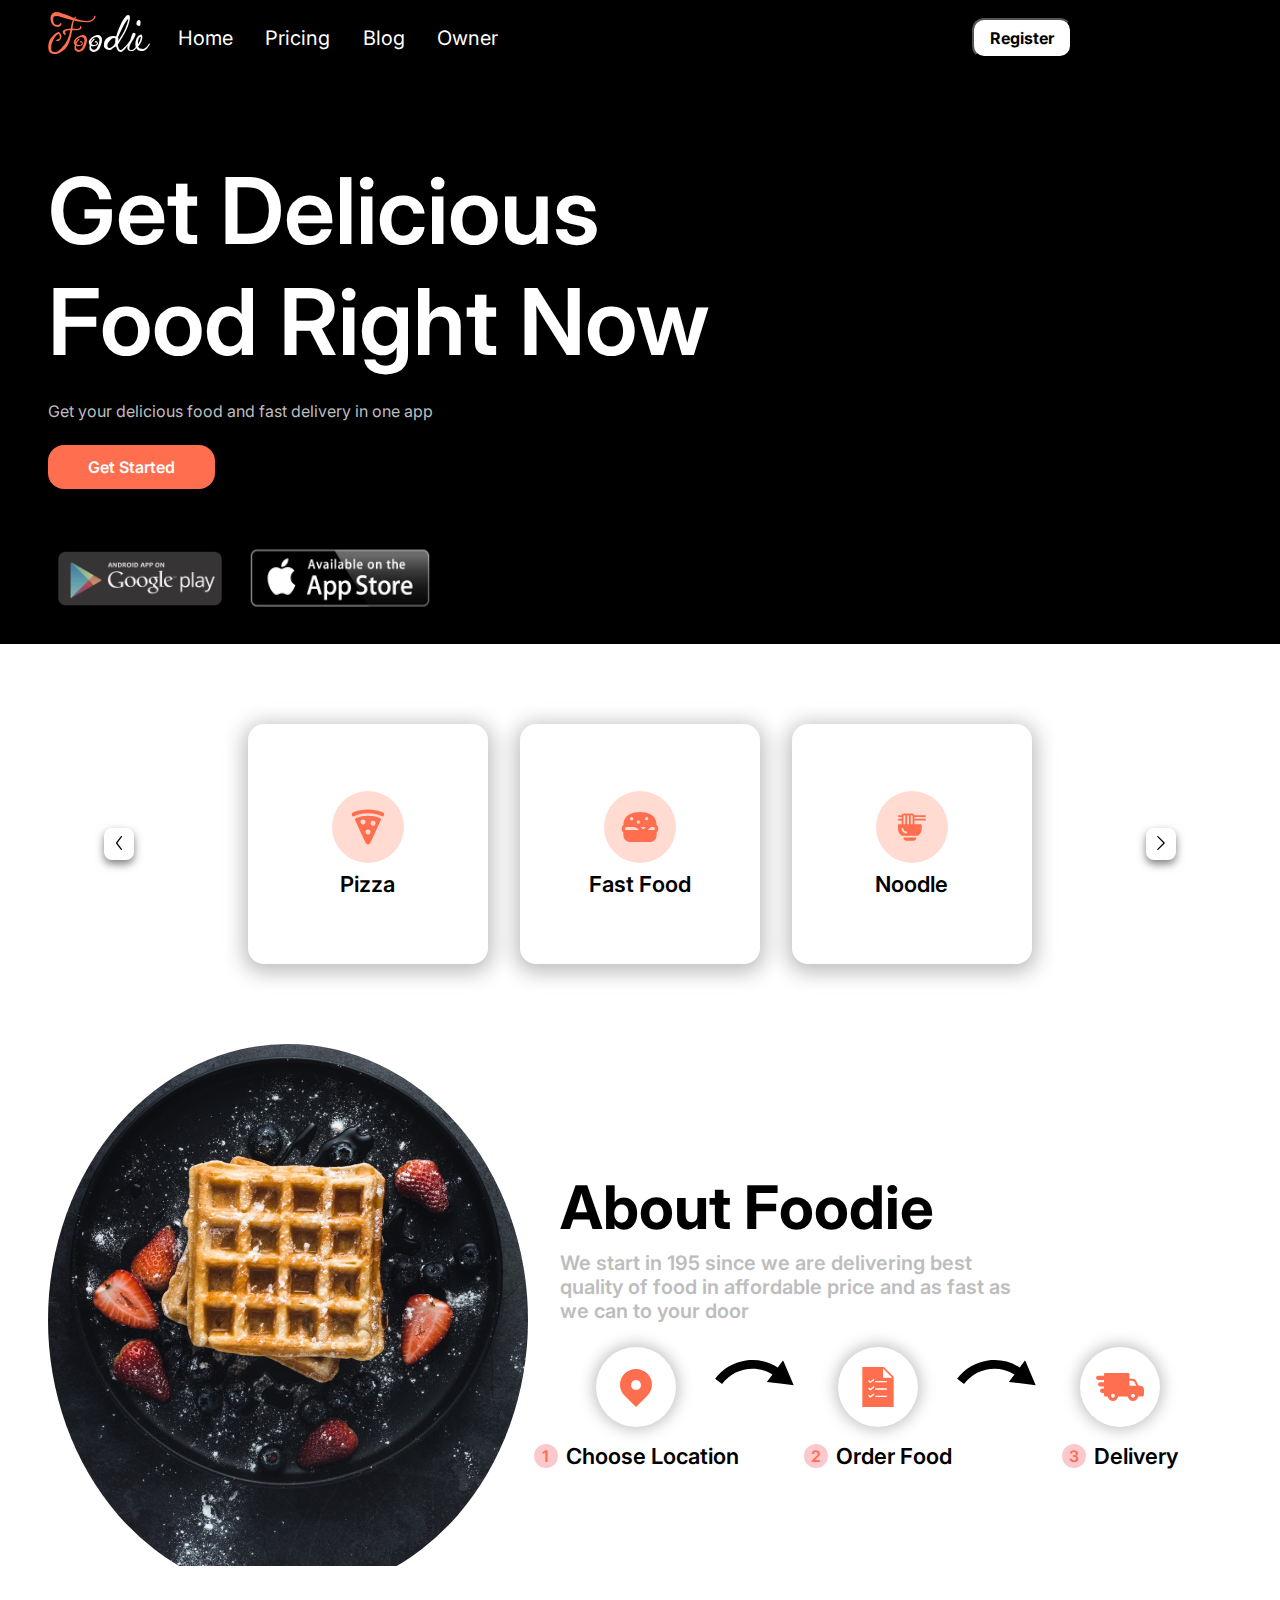
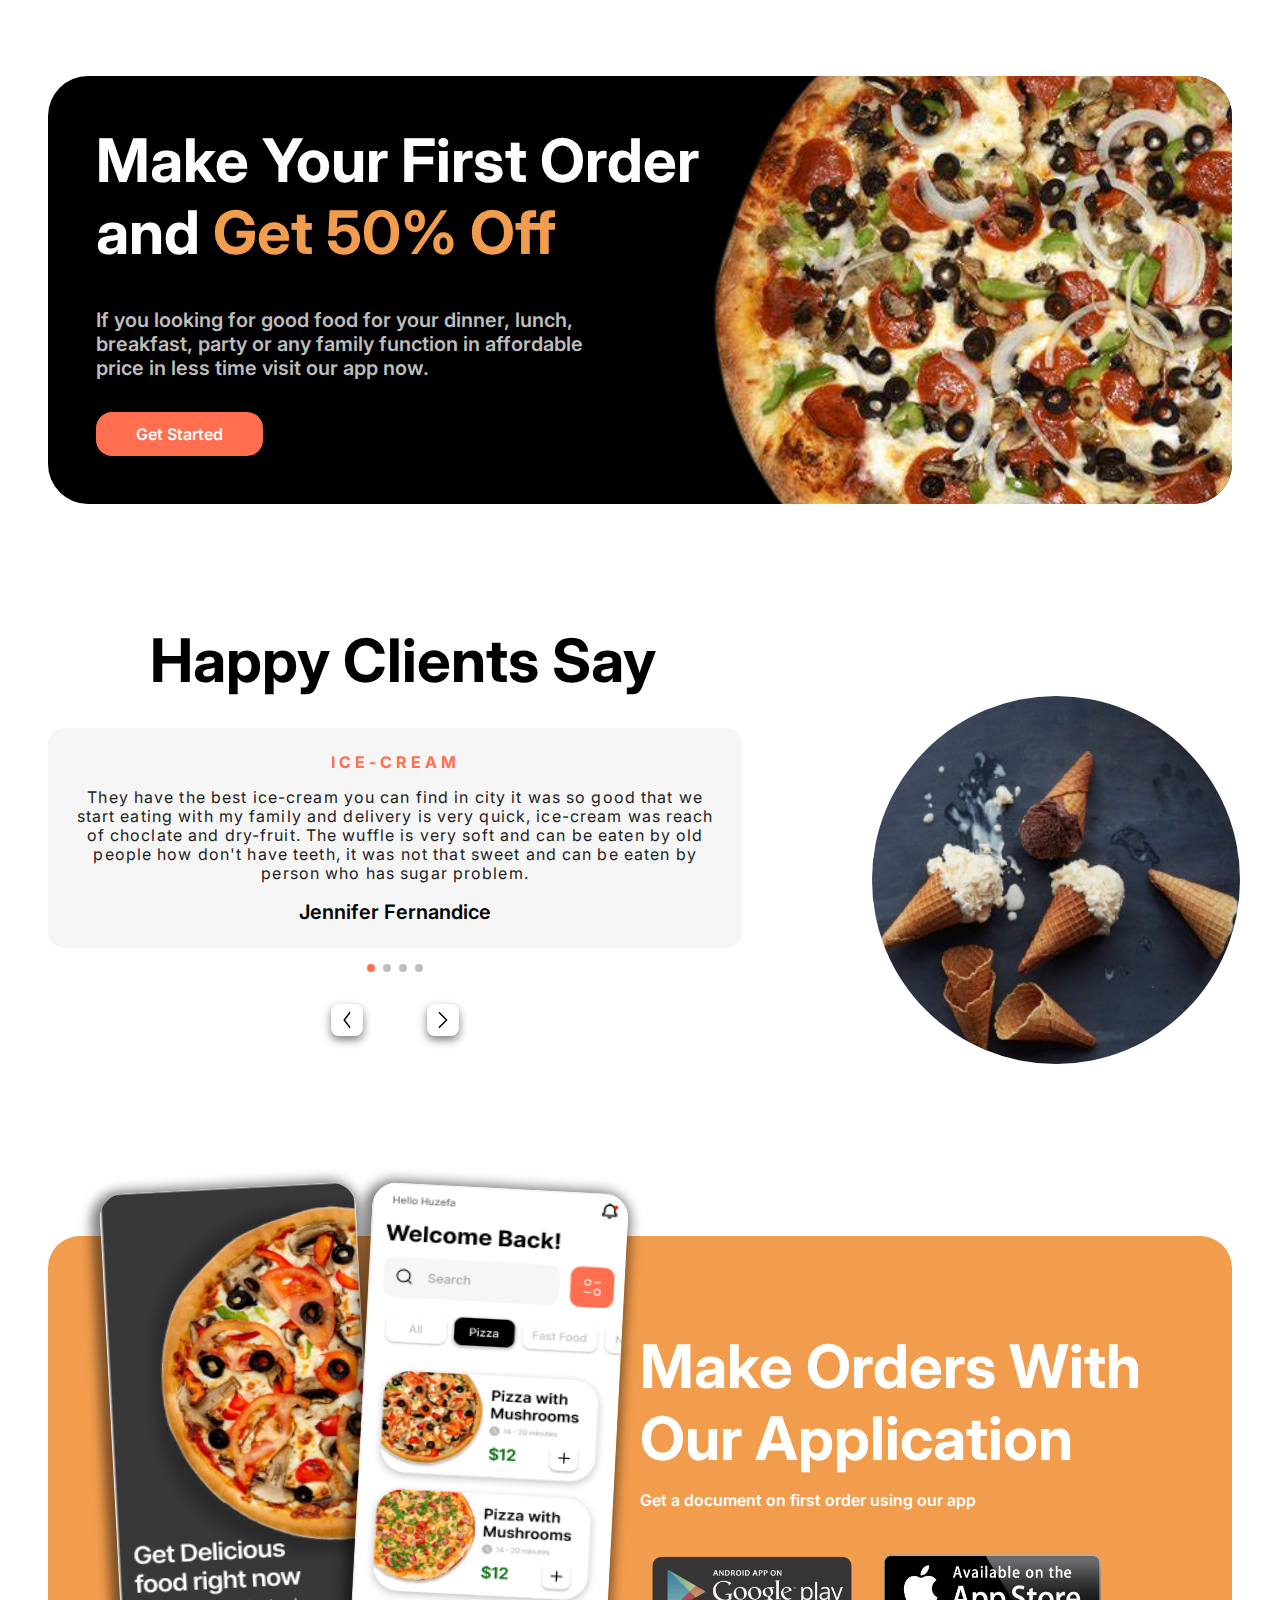
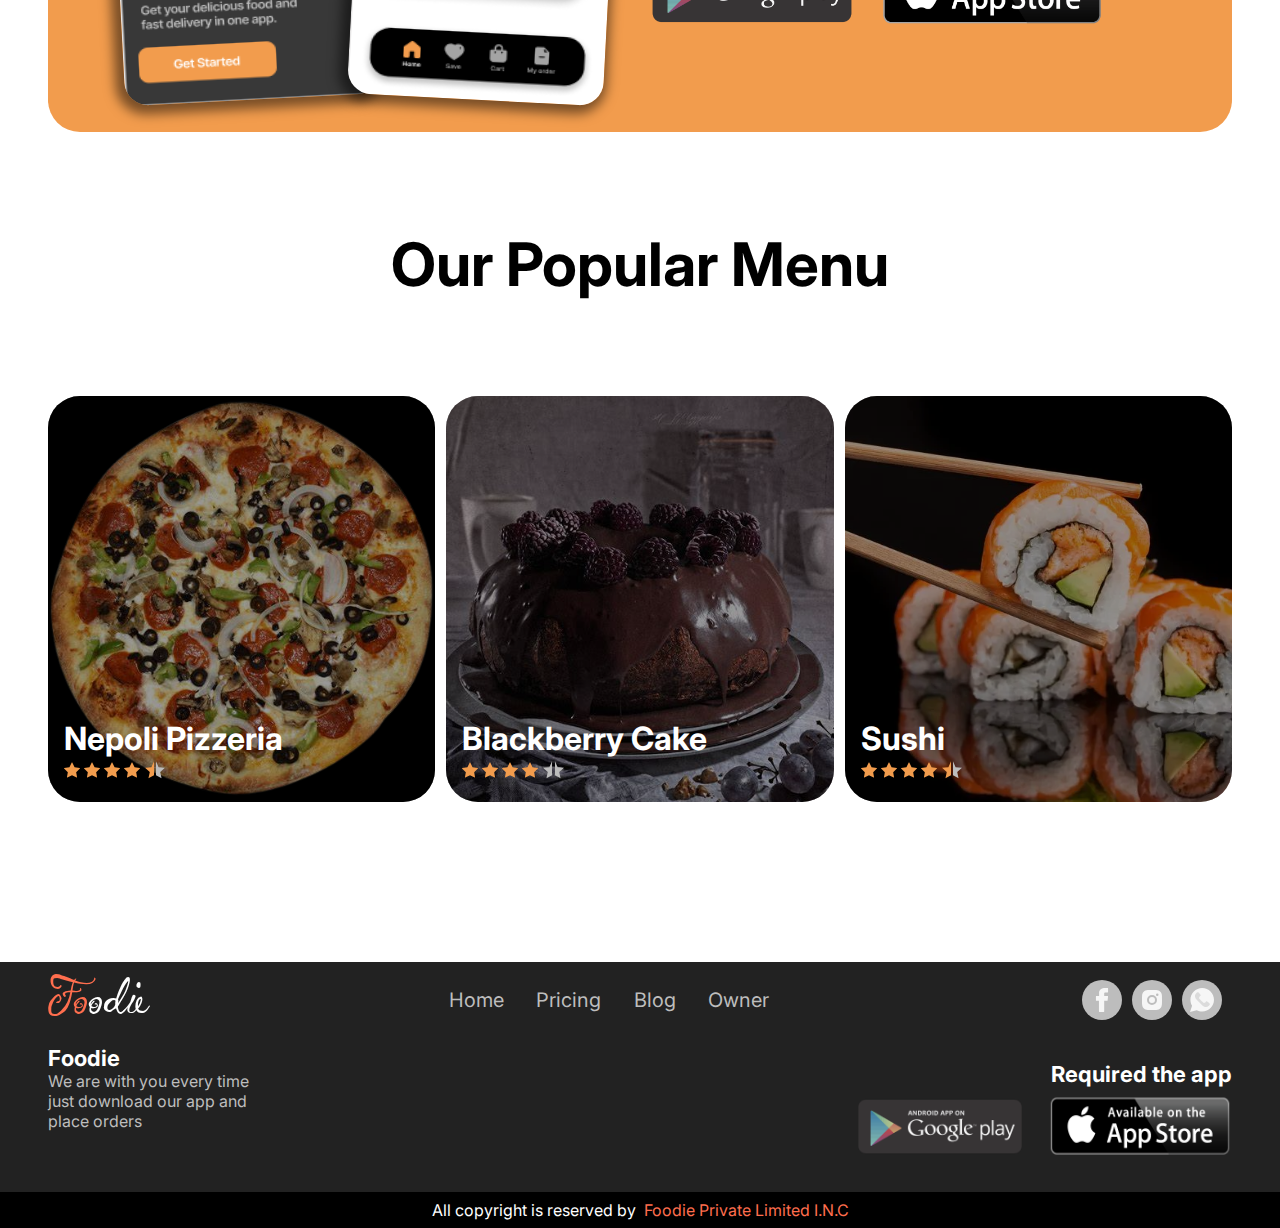
==== index.html @ 39cef56b "first commit" ====
<!DOCTYPE html>
<html lang="en">

<head>
    <meta charset="UTF-8">
    <meta http-equiv="X-UA-Compatible" content="IE=edge">
    <meta name="viewport" content="width=device-width, initial-scale=1.0">
    <title>Pizza Landing Page</title>
    <link rel="stylesheet" href="style.css">
    <link rel="preconnect" href="https://fonts.googleapis.com">
    <link rel="preconnect" href="https://fonts.gstatic.com" crossorigin>
    <link href="https://fonts.googleapis.com/css2?family=Ingrid+Darling&family=Inter:wght@300;400;500;600&display=swap"
        rel="stylesheet">
</head>

<body>
    <div class="cover-container">
        <nav>
            <div class="nav">
                <div class="logo"><span>Fo</span>odie</div>
                <ul>
                    <li>Home</li>
                    <li>Pricing</li>
                    <li>Blog</li>
                    <li>Owner</li>
                </ul>
            </div>
            <button>Register</button>
        </nav>
        <header>
            <div class="head-img">
                <img src="./img/pizzaone-removebg-preview.png" alt="Pizza image famous pizza of our restaurent">
            </div>
            <h1>Get Delicious Food Right Now</h1>
            <p>Get your delicious food and fast delivery in one app</p>
            <button class="primary">Get Started</button>
            <div class="store-img">
                <img src="./img/google-play.png" alt="Google Play">
                <img src="./img/app-store.png" alt="App Store">
            </div>
        </header>
    </div>
    <main>
        <div class="food-type">
            <button class="arrow-button"><img src="./img/left-arrow-svgrepo-com.svg" alt=""></button>
            <ul>
                <li>
                    <div>
                        <svg class="food-type-fill food-type-svg" width="512px" viewBox="0 0 512 512"
                            xmlns="http://www.w3.org/2000/svg">
                            <title>ionicons-v5-p</title>
                            <path
                                d="M441.82,67.83l0,0C383.44,44.73,317.3,32,255.56,32,192,32,125.76,44.53,69,67.26,48.7,75.49,45.21,90,48.71,100.82L52.78,111a16,16,0,0,0,21.31,8.69c10.8-4.76,23.93-10.54,27-11.78C145.1,89.64,198.71,80,256,80c57.47,0,108.09,9.24,154.76,28.25h0c4.42,1.8,14.88,6.42,26.17,11.46a16,16,0,0,0,21.35-8.59L462,102l.34-.9C465.79,90.89,462.48,76.05,441.82,67.83Z" />
                            <path
                                d="M409.18,140.86C363.67,122.53,307.68,112,255.56,112a425,425,0,0,0-153.74,28.89c-.53.21-2.06.88-4.29,1.88a16,16,0,0,0-8,21.27c4,8.71,9.42,20.58,15.5,33.89C137.94,270,199.21,404,227.26,462A31.74,31.74,0,0,0,256,480h0a31.73,31.73,0,0,0,28.76-18.06l.06-.13,137.3-297.57a15.94,15.94,0,0,0-8.31-21.45c-2.26-.95-3.85-1.61-4.5-1.87Zm-215.1,83.07a32,32,0,1,1,29.85-29.85A32,32,0,0,1,194.08,223.93Zm64,128a32,32,0,1,1,29.85-29.85A32,32,0,0,1,258.08,351.93Zm64-112a32,32,0,1,1,29.85-29.85A32,32,0,0,1,322.08,239.93Z" />
                        </svg>
                    </div>
                    <p>Pizza</p>
                </li>
                <li>
                    <div>
                        <svg viewBox="0 0 24 24" xmlns="http://www.w3.org/2000/svg" class="food-type-svg" fill="none">
                            <path class="food-type-stroke" stroke-linecap="round" stroke-linejoin="round"
                                stroke-width="2"
                                d="m14 15 3.172-3.172a2.83 2.83 0 0 1 2-.828H20a2 2 0 0 1 2 2v0a2 2 0 0 1-2 2H4a2 2 0 0 1-2-2v0a2 2 0 0 1 2-2h3.657c1.5 0 2.939.596 4 1.657L14 15z" />
                            <path class="food-type-stroke food-type-fill" stroke-linecap="round" stroke-linejoin="round"
                                stroke-width="2" d="M3 15h18v2a3 3 0 0 1-3 3H6a3 3 0 0 1-3-3v-2z" />
                            <path class="food-type-fill" fill-rule="evenodd"
                                d="M5.467 4.554C7.27 3.457 9.58 3 12 3s4.73.457 6.533 1.554c1.844 1.121 3.109 2.886 3.402 5.328C22.082 11.106 21.067 12 20 12H4c-1.067 0-2.082-.894-1.935-2.118.293-2.442 1.558-4.207 3.402-5.328zM7 6a1 1 0 0 0 0 2h.001a1 1 0 0 0 0-2H7zm8 1a1 1 0 0 1 1-1h.001a1 1 0 1 1 0 2H16a1 1 0 0 1-1-1zm-4 1a1 1 0 1 0 0 2h.001a1 1 0 1 0 0-2H11z"
                                clip-rule="evenodd" />
                        </svg>
                    </div>
                    <p>Fast Food</p>
                </li>
                <li>
                    <div>
                        <svg class="food-type-fill" style="width: 1.75rem;" version="1.1" id="Layer_1"
                            xmlns="http://www.w3.org/2000/svg" xmlns:xlink="http://www.w3.org/1999/xlink" x="0px"
                            y="0px" viewBox="0 0 512 512" style="enable-background:new 0 0 512 512;"
                            xml:space="preserve">
                            <g>
                                <g>
                                    <path d="M495.304,105.739H300.522V72.348h194.783c9.217,0,16.696-7.473,16.696-16.696c0-9.223-7.479-16.696-16.696-16.696H297.445
			c-6.915-19.391-25.274-33.391-47.01-33.391c-12.875,0-24.509,5.018-33.391,13.027c-8.882-8.009-20.517-13.027-33.391-13.027
			s-24.509,5.018-33.391,13.027c-8.882-8.009-20.517-13.027-33.391-13.027c-21.737,0-40.095,14-47.01,33.391H16.696
			C7.479,38.957,0,46.43,0,55.652c0,9.223,7.479,16.696,16.696,16.696h50.087v33.391H16.696C7.479,105.739,0,113.212,0,122.435
			c0,9.223,7.479,16.584,16.696,16.584h50.198c0,5.935-0.345,61.019,0.309,66.894H16.696C7.479,205.913,0,213.386,0,222.609v66.783
			c0,51.949,26.562,97.705,66.773,124.661h300.542c40.211-26.956,66.773-72.712,66.773-124.661v-66.783
			c0-9.223-7.479-16.696-16.696-16.696h-117.29c0.654-5.875,0.309-60.848,0.309-66.783h194.894c9.217,0,16.696-7.473,16.696-16.696
			C512,113.212,504.521,105.739,495.304,105.739z M100.174,55.652c0-9.206,7.49-16.696,16.696-16.696s16.696,7.49,16.696,16.696
			v146.087c0,2.298-1.87,4.174-4.174,4.174h-25.043c-2.304,0-4.174-1.875-4.174-4.174V55.652z M150.261,372.87
			c-46.032,0-83.478-37.446-83.478-83.478c0-9.223,7.479-16.696,16.696-16.696s16.696,7.473,16.696,16.696
			c0,27.619,22.468,50.087,50.087,50.087c9.217,0,16.696,7.473,16.696,16.696C166.957,365.397,159.478,372.87,150.261,372.87z
			 M200.348,201.739c0,2.298-1.87,4.174-4.174,4.174H171.13c-2.304,0-4.174-1.875-4.174-4.174V55.652
			c0-9.206,7.49-16.696,16.696-16.696c9.206,0,16.696,7.49,16.696,16.696V201.739z M267.13,201.739c0,2.298-1.87,4.174-4.174,4.174
			h-25.044c-2.304,0-4.174-1.875-4.174-4.174V55.652c0-9.206,7.49-16.696,16.696-16.696c9.206,0,16.696,7.49,16.696,16.696V201.739z
			" />
                                </g>
                            </g>
                            <g>
                                <g>
                                    <path d="M100.174,447.443v8.904c0,27.619,22.468,50.087,50.087,50.087h133.565c27.619,0,50.087-22.468,50.087-50.087v-8.904
			H100.174z" />
                                </g>
                            </g>
                            <g></g>
                            <g></g>
                            <g></g>
                            <g></g>
                            <g></g>
                            <g></g>
                            <g></g>
                            <g></g>
                            <g></g>
                            <g></g>
                            <g></g>
                            <g></g>
                            <g></g>
                            <g></g>
                            <g></g>
                        </svg>
                    </div>
                    <p>Noodle</p>
                </li>
            </ul>
            <button class="arrow-button"><img src="./img/right-arrow-svgrepo-com.svg" alt=""></button>
        </div>
        <div class="aboutCompany">
            <div class="img">
                <img src="./img/mae-mu-1LPsUqjb_Jg-unsplash.jpg" alt="">
            </div>
            <div class="about">
                <h1>About Foodie</h1>
                <p>We start in 195 since we are delivering best quality of food in affordable price and as fast as we
                    can to your door</p>
                <div class="process">
                    <div class="one">
                        <div class="svg"><img style="width: 60%;" src="./img/location-svgrepo-com.svg" alt=""></div>
                        <div class="del">
                            <h6>1</h6>
                            Choose Location
                        </div>
                    </div>
                    <div class="leftArrow">
                        <img src="./img/curve-arrow-svgrepo-com.svg" alt="">
                    </div>
                    <div class="two">
                        <div class="svg"><img style="width: 50%;" src="./img/list-svgrepo-com.svg""></div>
                        <div class=" del">
                            <h6>2</h6>
                            Order Food
                        </div>
                    </div>
                    <div class="rightArrow">
                        <img src="./img/curve-arrow-svgrepo-com.svg" alt="">
                    </div>
                    <div class="three">
                        <div class="svg"><img style="width: 60%;" src="./img/truck-svgrepo-com.svg" alt=""></div>
                        <div class="del">
                            <h6>3</h6>
                            Delivery
                        </div>
                    </div>
                </div>
            </div>
        </div>
        <div class="discount">
            <div class="img">
                <img src="./img/OIP (2).png" alt="">
            </div>
            <div class="discount-detail">
                <h1>Make Your First Order and <span> Get 50% Off</span></h1>
                <p>If you looking for good food for your dinner, lunch, breakfast, party or any family function in affordable price in less time visit our app now.</p>
                <button class="primary">Get Started</button>
            </div>
        </div>
        <div class="client">
            <h1>Happy Clients Say</h1>
            <div>
                <div class="review">
                    <div class="reviewBox">
                        <h4 class="about">ICE-CREAM</h4>
                        <p>They have the best ice-cream you can find in city it was so good that we start eating with my
                            family and delivery is very quick, ice-cream was reach of choclate and dry-fruit. The wuffle
                            is very soft and can be eaten by old people how don't have teeth, it was not that sweet and
                            can be eaten by person who has sugar problem.</p>
                        <h3>Jennifer Fernandice</h3>
                    </div>
                    <div class="reviewDot">
                        <span></span>
                        <span></span>
                        <span></span>
                        <span></span>
                    </div>
                    <div class="reviewNav">
                        <button class="arrow-button"><img src="./img/left-arrow-svgrepo-com.svg" alt=""></button>
                        <button class="arrow-button"><img src="./img/right-arrow-svgrepo-com.svg" alt=""></button>
                    </div>
                </div>
                <div class="reviewImg"><img src="./img/WS14C0138-300x274.jpg" alt="Image Review"></div>
            </div>
        </div>
        <div class="appPoster">
            <div class="screenshot">
                <img class="sone" src="./img/Screenshot 2022-10-11 213812.png" alt="">
                <img class="stwo" src="./img/Screenshot 2022-10-11 213840.png" alt="">
            </div>
            <div class="detail">
                <h1>Make Orders With Our Application</h1>
                <p>Get a document on first order using our app</p>
                <div class="store-img">
                    <img src="./img/google-play.png" alt="Google Play">
                    <img src="./img/app-store.png" alt="App Store">
                </div>
            </div>
        </div>
        <div class="popularMenu">
            <h1>Our Popular Menu</h1>
            <div class="items">
                <div class="one">
                    <div class="backdrop-items"></div>
                    <h4>Nepoli Pizzeria</h4>
                    <div class="rating">
                        <img src="./img/fullstar.svg" alt="">
                        <img src="./img/fullstar.svg" alt="">
                        <img src="./img/fullstar.svg" alt="">
                        <img src="./img/fullstar.svg" alt="">
                        <img style="width: 1.25rem;" src="./img/star-half-solid-svgrepo-com.svg" alt="">
                        <img style="transform: rotateY(180deg); position: absolute; left: 5.156rem; width: 1.25rem;"
                            src="./img/half-white-empty-star.svg" alt="">
                    </div>
                </div>
                <div class="two">
                    <div class="backdrop-items"></div>
                    <h4>Blackberry Cake</h4>
                    <div class="rating">
                        <img src="./img/fullstar.svg" alt="">
                        <img src="./img/fullstar.svg" alt="">
                        <img src="./img/fullstar.svg" alt="">
                        <img src="./img/fullstar.svg" alt="">
                        <img style="width: 1.25rem;" src="./img/half-white-empty-star.svg" alt="">
                        <img style="transform: rotateY(180deg); position: absolute; left: 5.156rem; width: 1.25rem;"
                            src="./img/half-white-empty-star.svg" alt="">
                    </div>
                </div>
                <div class="three">
                    <div class="backdrop-items"></div>
                    <h4>Sushi</h4>
                    <div class="rating">
                        <img src="./img/fullstar.svg" alt="">
                        <img src="./img/fullstar.svg" alt="">
                        <img src="./img/fullstar.svg" alt="">
                        <img src="./img/fullstar.svg" alt="">
                        <img style="width: 1.25rem;" src="./img/star-half-solid-svgrepo-com.svg" alt="">
                        <img style="transform: rotateY(180deg); position: absolute; left: 5.156rem; width: 1.25rem;"
                            src="./img/half-white-empty-star.svg" alt="">
                    </div>
                </div>
            </div>
        </div>
    </main>
    <footer>
        <div class="heading-section">
            <div class="logo"><span>Fo</span>odie</div>
            <ul class="navLink">
                <li>Home</li>
                <li>Pricing</li>
                <li>Blog</li>
                <li>Owner</li>
            </ul>
            <ul class="socialLink">
                <li><img src="./img/facebook-svgrepo-com.svg" alt=""></li>
                <li><img src="./img/instagram-fill-svgrepo-com.svg" alt=""></li>
                <li><img src="./img/whatsapp-svgrepo-com.svg" alt=""></li>
            </ul>
        </div>
        <div class="detail-section">
            <div class="aboutApp">
                <h4>Foodie</h4>
                <p>We are with you every time just download our app and place orders</p>
            </div>
            <div class="getApp">
                <h4>Required the app</h4>
                <div class="store-img">
                    <img src="./img/google-play.png" alt="Google Play">
                    <img src="./img/app-store.png" alt="App Store">
                </div>
            </div>
        </div>
    </footer>
    <div class="copyright">
        All copyright is reserved by <span> Foodie Private Limited I.N.C </span>
    </div>
</body>

</html>
---- style.css ----
:root {
    /* document color  */
    --base-black: #000000;
    --base-white: #fff;
    --black-lite-var: #222;
    --primary-color: #ff6e4e;
    --secondary-color: #f29c4d;
    --secondary-color-lite: rgba(242, 77, 91, 30%);
    --gray-one: #f6f6f6;
    --gray-two: #bdbdbd;

    /* document font  */
    --font-ninesix: 92px;
    --font-twozero: 20px;
    --font-twotwo: 22px;
    --font-threetwo: 32px;
    --font-sixfour: 60px;
    --font-onesix: 16px;

    /* font weight  */
    --font-medium: 500;
    --font-semibold: 600;
    --font-bold: 700;
}

* {
    margin: 0;
    padding: 0;
    font-family: 'Inter', sans-serif;
}

body {
    padding: 0;
    margin: 0;
    box-sizing: border-box;
    overflow-x: hidden;
    font-family: 'Inter', sans-serif;
    position: relative;
}

.cover-container {
    background-color: var(--base-black);
    color: var(--base-white);
}

nav,
header,
main,
footer {
    padding-inline: 3rem;
}

nav {
    display: flex;
    justify-content: space-between;
    align-items: center;
}

.nav {
    display: flex;
    justify-content: center;
    align-items: center;
    gap: 2rem;
}

.logo {
    font-size: var(--font-sixfour);
    font-family: 'Ingrid Darling', cursive;
}

.logo>span {
    font-family: 'Ingrid Darling', cursive;
    color: var(--primary-color);
}

.nav>ul {
    display: flex;
    justify-content: space-between;
    width: 20rem;
    font-size: var(--font-twozero);
}

li {
    list-style: none;
}

nav>button {
    background-color: var(--base-white);
    color: var(--base-black);
    padding: 0.5rem 1rem;
    height: fit-content;
    font-size: var(--font-onesix);
    font-weight: var(--font-bold);
    border-radius: 12px;
    margin-right: 10rem;
    z-index: 10;
}

header {
    display: flex;
    flex-direction: column;
    gap: 1.5rem;
    padding-top: 5rem;
}

.head-img {
    position: absolute;
    top: -25%;
    right: -20%;
}

.head-img>img {
    width: 50rem;
}

header>h1 {
    font-size: var(--font-ninesix);
    width: 60%;
    font-weight: var(--font-semibold);
    margin: 0;
}

header>p {
    color: var(--gray-two);
}

.primary {
    width: fit-content;
    font-size: var(--font-onesix);
    color: var(--base-white);
    background-color: var(--primary-color);
    padding: 0.75rem 2.5rem;
    border-radius: 16px;
    font-weight: var(--font-semibold);
    cursor: pointer;
    transition: color, background-color 0.25s ease;
    border: 0;
}

.primary:hover {
    color: var(--primary-color);
    background-color: var(--base-white);
}

.store-img {
    display: flex;
    gap: 1rem;
}

.store-img>img {
    width: 11.5rem;
}

.food-type {
    display: flex;
    gap: 2rem;
    margin: 5rem 0;
    justify-content: space-between;
    align-items: center;
}

.food-type-svg {
    width: 2.5rem;
}

.food-type-stroke {
    stroke: var(--primary-color);
}

.food-type-fill {
    fill: var(--primary-color);
}

.food-type {
    margin-inline: 3.5rem;
}

.food-type>ul {
    display: flex;
    justify-content: center;
    width: 100%;
    gap: 2rem;
}

.food-type>ul>li {
    height: 15rem;
    border-radius: 16px;
    width: 15rem;
    box-shadow: 0 4px 20px 5px rgb(0 0 0 / 25%);
    display: flex;
    display: flex;
    justify-content: center;
    align-items: center;
    flex-direction: column;
    gap: 0.5rem;
}

.food-type>ul>li>div {
    height: 4.5rem;
    border-radius: 50%;
    width: 4.5rem;
    display: flex;
    justify-content: center;
    align-items: center;
    background-color: rgba(255, 110, 77, 0.25);
}

.food-type>ul>li>p {
    font-weight: var(--font-semibold);
    font-size: var(--font-twotwo);
}

.arrow-button {
    width: 2rem;
    height: 2rem;
    padding: 0.5rem;
    background: var(--base-white);
    outline: none;
    border: none;
    box-shadow: 0 4px 8px 0px rgb(0 0 0 / 50%);
    border-radius: 8px;
}

.food-type>ul>li,
.arrow-button {
    cursor: pointer;
    transition: transform 0.25s ease;
}

.food-type>ul>li:hover,
.arrow-button:hover {
    transform: scale(1.1);
}

.aboutCompany {
    margin-block: 5rem;
    display: flex;
    gap: 2rem;
    justify-content: space-between;
    align-items: center;
}

.aboutCompany>.img {
    width: 70%;
    height: 34.5rem;
    border-radius: 50%;
    overflow: hidden;
    display: flex;
    justify-content: center;
    align-items: center;
    position: relative;
}

.aboutCompany>.img>img {
    width: 110%;
    position: absolute;
    top: -25%;
}


.aboutCompany>.about>h1 {
    font-size: var(--font-sixfour);
    font-weight: var(--font-bold);
}

.aboutCompany>.about>p {
    font-size: var(--font-twozero);
    color: var(--gray-two);
    font-weight: var(--font-semibold);
    width: 70%;
    padding-block: 0.5rem;
}

.aboutCompany>.about>.process {
    margin-top: 1rem;
    display: flex;
    justify-content: space-between;
    margin-inline: 1rem;
    width: 90%;
}

.aboutCompany>.about>.process>div {
    display: flex;
    align-items: center;
    flex-direction: column;
    gap: 1rem;
    width: 8rem;
}

.aboutCompany>.about>.process>div>.svg {
    width: 5rem;
    aspect-ratio: 1;
    border-radius: 50%;
    background-color: var(--base-white);
    display: flex;
    justify-content: center;
    align-items: center;
    box-shadow: 0 0px 15px 2.5px rgb(0 0 0 / 25%);
}

.aboutCompany>.about>.process>div>.del {
    font-size: var(--font-twotwo);
    font-weight: var(--font-semibold);
    display: flex;
    justify-content: center;
    align-items: center;
    gap: 0.5rem;
    width: 200%;
}

.aboutCompany>.about>.process>div>.del>h6 {
    font-size: var(--font-onesix);
    font-weight: var(--font-semibold);
    background-color: rgba(242, 77, 91, 30%);
    color: var(--primary-color);
    width: 1.5rem;
    height: 1.5rem;
    border-radius: 50%;
    display: flex;
    justify-content: center;
    align-items: center;
}

.aboutCompany>.about>.process>.rightArrow>img,
.aboutCompany>.about>.process>.leftArrow>img {
    width: 4rem;
    rotate: 50deg;
}

.discount {
    background-color: var(--base-black);
    border-radius: 2.5rem;
    position: relative;
    overflow: hidden;
    margin-block: 5rem;
}
.discount > .img {
    position: absolute;
    right: -10%;
    top: -25%;
}
.discount > .img > img{
    width: 40rem;
}

.discount-detail {
    padding-left: 3rem;
    width: 60%;
    padding-block: 3rem;
}

.discount-detail>h1 {
    font-size: var(--font-sixfour);
    color: var(--base-white);
}
.discount-detail>h1>span {
    color: var(--secondary-color);
}
.discount-detail>p {
    color: var(--gray-two);
    font-size: var(--font-twozero);
    font-weight: var(--font-semibold);
    padding-block: 2.5rem 2rem;
    width: 70%;
}

.client {
    padding: 2.5rem 0;
}

.client>h1 {
    font-size: var(--font-sixfour);
    font-weight: var(--font-bold);
    width: 60%;
    text-align: center;
}

.client>div {
    display: flex;
    gap: 1rem;
    justify-content: space-between;
    margin-top: 2rem;
}

.review {
    width: 100%;
}

.reviewBox {
    display: flex;
    justify-content: center;
    align-items: center;
    flex-direction: column;
    width: 80%;
    background-color: var(--gray-one);
    gap: 1rem;
    padding: 1.5rem 1.5rem;
    border-radius: 16px;
}

.reviewBox>.about {
    color: var(--primary-color);
    font-size: var(--font-onesix);
    letter-spacing: 0.25rem;
}

.reviewBox>p {
    text-align: center;
    line-height: 1.2rem;
    font-size: var(--font-onesix);
    letter-spacing: 0.07rem;
    color: var(--black-lite-var);
}

.reviewBox>h3 {
    font-size: var(--font-twozero);
    font-weight: var(--font-semibold);
}

.reviewImg {
    position: relative;
    width: 33rem;
}

.reviewImg>img {
    aspect-ratio: 1;
    width: 23rem;
    border-radius: 50%;
    position: absolute;
    top: -2rem;
}

.reviewDot,
.reviewNav {
    display: flex;
    justify-content: center;
    gap: 0.5rem;
    width: 80%;
    margin-top: 1rem;
    padding-inline: 1.5rem;
}

.reviewDot>span {
    aspect-ratio: 1;
    width: 0.5rem;
    border-radius: 50%;
    background-color: var(--gray-two);
    cursor: pointer;
}

.reviewDot>span:hover {
    background-color: var(--secondary-color);
}

.reviewDot>span:first-child {
    background-color: var(--primary-color);
}

.reviewNav {
    gap: 4rem;
    margin-top: 2rem;
}

.appPoster {
    background-color: var(--secondary-color);
    border-radius: 32px;
    height: 31rem;
    position: relative;
    margin-top: 10rem;
    display: flex;
    justify-content: space-between;
    align-items: center;
    padding-inline: 4rem;
}

.screenshot {
    position: relative;
    display: flex;
    height: 100%;
    width: 50%;
}

.sone,
.stwo {
    position: absolute;
    top: -3rem;
    border-radius: 24px;
    box-shadow: -3px 3px 12px 6px rgb(0 0 0 / 50%);
    width: 16rem;
    height: 32rem;
}

.sone {
    rotate: -3deg;
}

.stwo {
    left: 15.5rem;
    rotate: 3deg;
}

.detail {
    width: 50%;
}

.detail>h1 {
    margin-top: 2rem;
    color: var(--base-white);
    font-size: var(--font-sixfour);
    margin-bottom: 1rem;
}

.detail>p {
    color: var(--base-white);
    font-size: var(--font-onesix);
    font-weight: var(--font-semibold);
}

.detail>.store-img>img {
    width: 14rem;
}

.rating>img {
    width: 1rem;
    height: 1.5rem;
}

.popularMenu {
    margin-top: 6rem;
    display: flex;
    flex-direction: column;
    align-items: center;
    gap: 6rem;
}

.popularMenu>h1 {
    font-size: var(--font-sixfour);
}

.popularMenu>.items {
    display: flex;
    justify-content: space-between;
    width: 100%;
}

.popularMenu>.items>.one,
.popularMenu>.items>.two,
.popularMenu>.items>.three {
    width: 30%;
    aspect-ratio: 1 / 1.1;
    position: relative;
    overflow: hidden;
    border-radius: 2rem;
    display: flex;
    flex-direction: column;
    justify-content: end;
    padding-inline: 1rem;
    padding-bottom: 1rem;
}


.popularMenu>.items>.one {
    background: url("./img/OIP (2).png");
    background-color: #000000;
    background-position: center;
    background-size: contain;
    background-repeat: no-repeat;
}

.popularMenu>.items>.two {
    background: url("./img/OIP.jfif");
    background-position: center;
    background-size: cover;
    background-repeat: no-repeat;
}

.popularMenu>.items>.three {
    background: url("./img/5d50eaf351ecd.webp");
    background-position: center;
    background-size: cover;
    background-repeat: no-repeat;
}

.backdrop-items {
    position: absolute;
    width: 100%;
    height: 100%;
    background-color: rgb(0 0 0 / 40%);
    left: 0;
    bottom: 0;
}

.popularMenu>.items>.one>h4,
.popularMenu>.items>.two>h4,
.popularMenu>.items>.three>h4 {
    color: var(--base-white);
    z-index: 10;
    font-size: var(--font-threetwo);
}

.rating {
    position: relative;
}

footer {
    background-color: var(--black-lite-var);
    margin-top: 10rem;
}

footer>.heading-section {
    display: flex;
    justify-content: space-between;
    align-items: center;
}

footer>.heading-section>.logo {
    color: var(--base-white);
}

footer>.heading-section>.navLink {
    display: flex;
    justify-content: space-between;
    width: 20rem;
    font-size: var(--font-twozero);
    color: var(--gray-two);
    cursor: pointer;
}


footer>.heading-section>.socialLink {
    display: flex;
    justify-content: space-evenly;
    width: 10rem;
}

footer>.heading-section>.socialLink>li {
    display: flex;
    align-items: center;
    justify-content: center;
    width: 2.5rem;
    height: 2.5rem;
    background-color: var(--gray-two);
    border-radius: 50%;
    cursor: pointer;
    transition: scale 0.25s;
}

footer>.heading-section>.socialLink>li:hover {
    scale: 1.1;
}

footer>.heading-section>.socialLink>li>img {
    width: 1.5rem;
}

footer>.detail-section>.getApp {
    position: relative;
    margin-top: 1rem;
}

footer>.detail-section {
    display: flex;
    justify-content: space-between;
    margin-top: 0.5rem;
}

footer>.detail-section>div>h4 {
    color: var(--base-white);
    font-size: var(--font-twotwo);
}

footer>.detail-section>.aboutApp>p {
    color: var(--gray-two);
    width: 45%;
    font-size: var(--font-onesix);
}

footer>.detail-section>.getApp>h4 {
    position: absolute;
    text-align: right;
    width: 100%;
}

.copyright {
    background-color: var(--base-black);
    color: var(--base-white);
    display: flex;
    justify-content: center;
    font-size: var(--font-onesix);
    gap: .5rem;
    padding-block: 0.5rem;
}

.copyright>span {
    color: var(--primary-color);
}
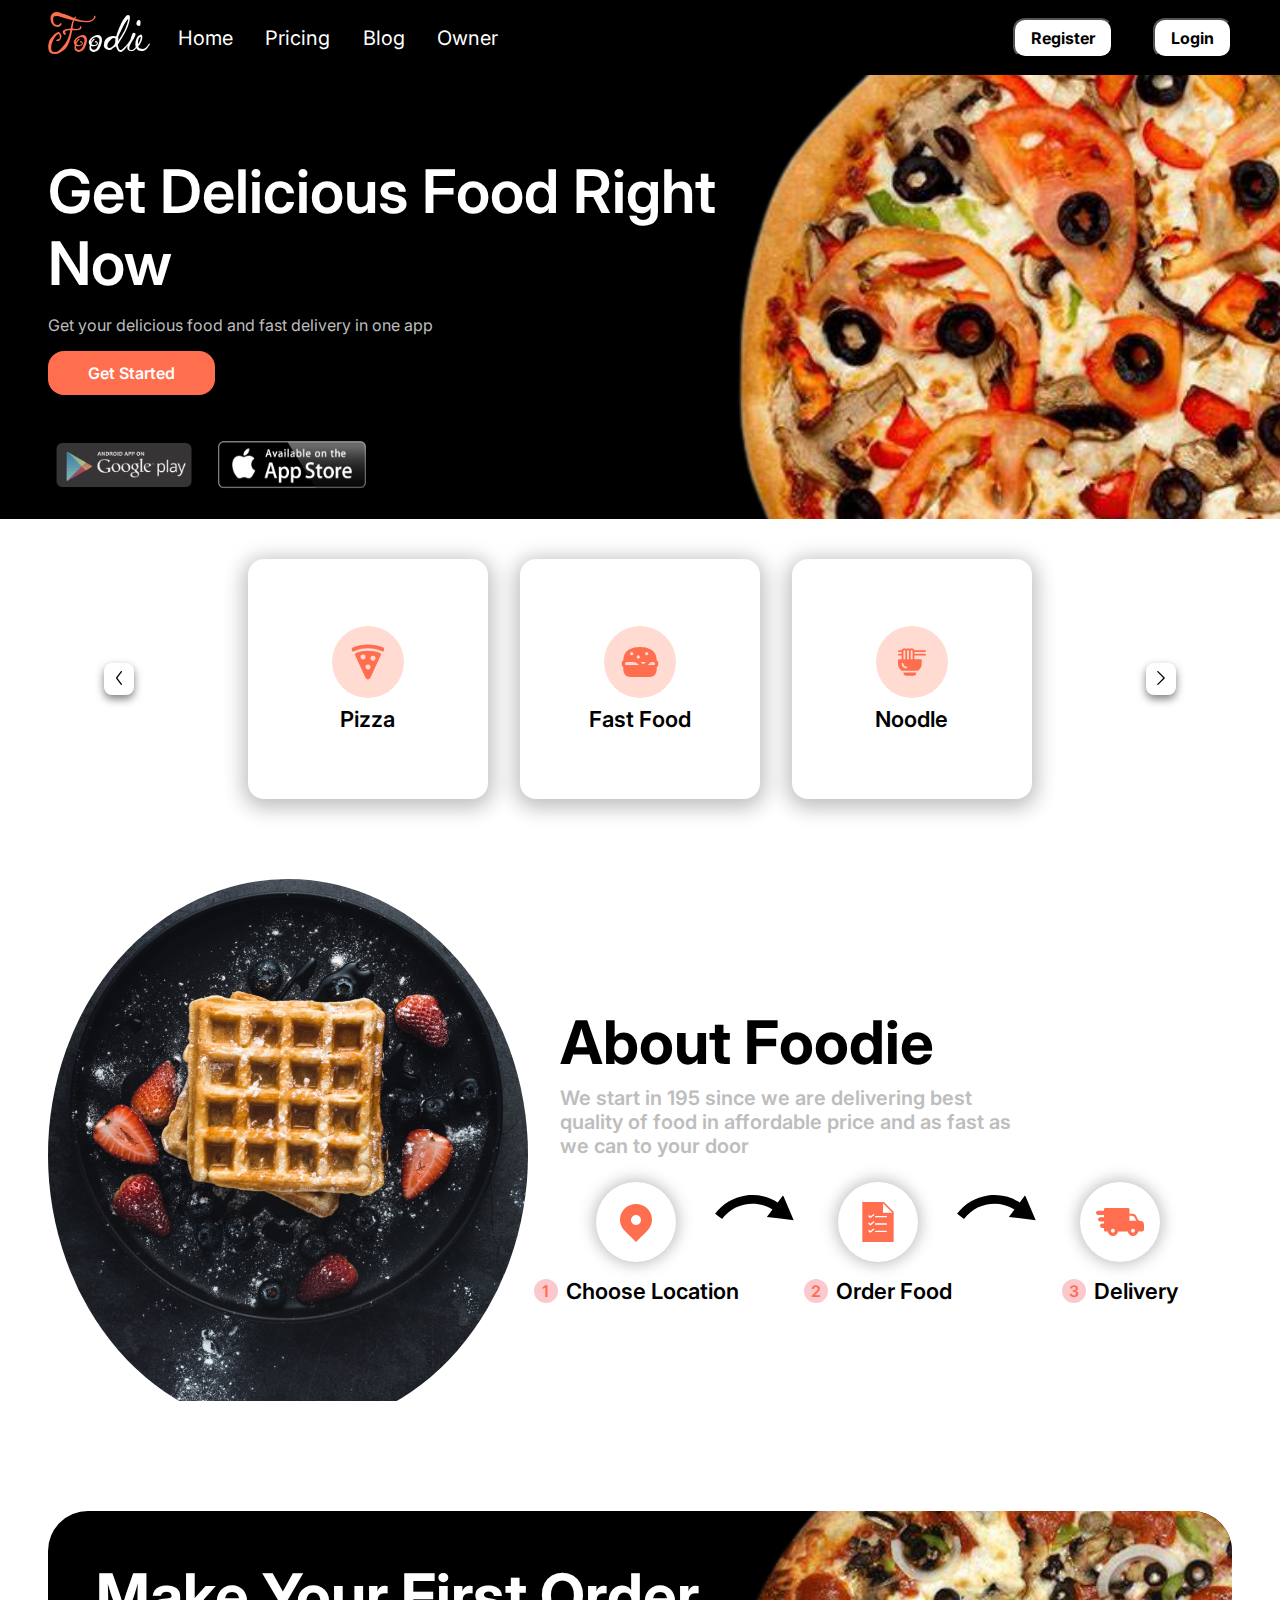
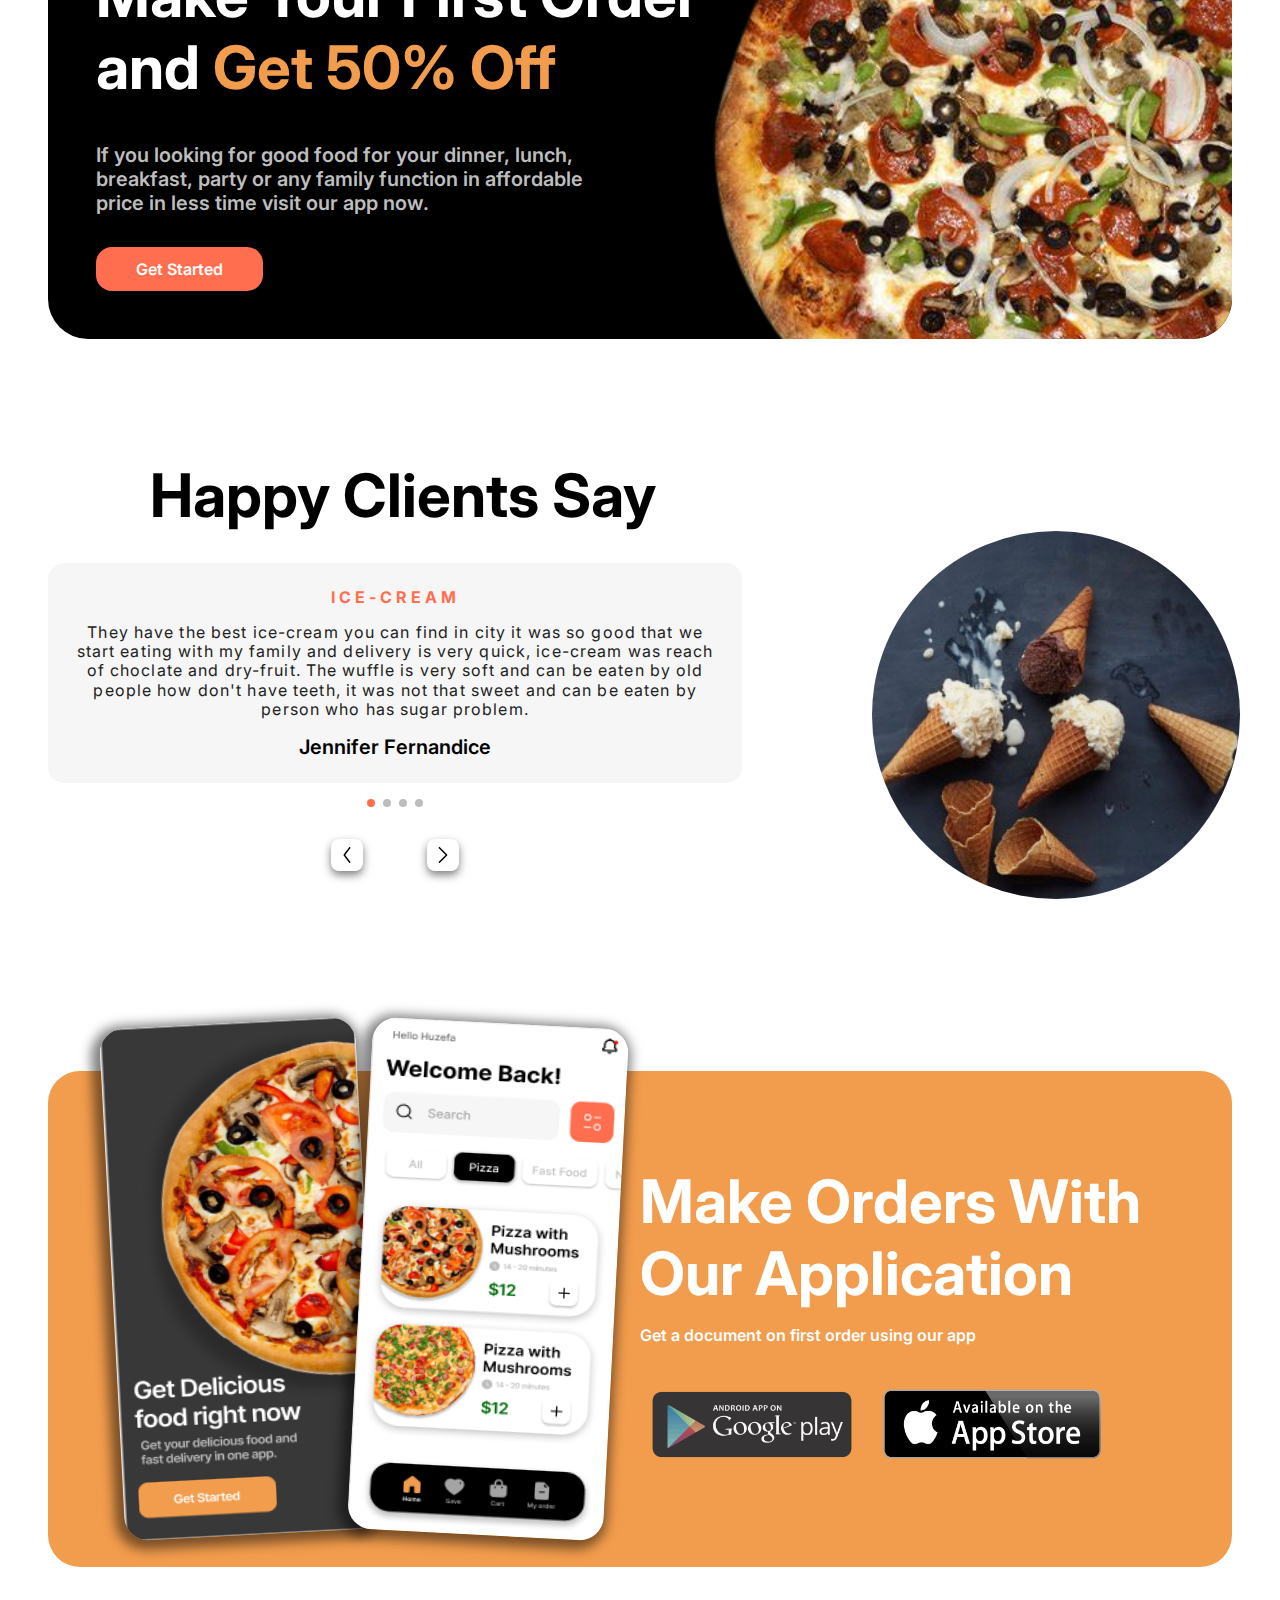
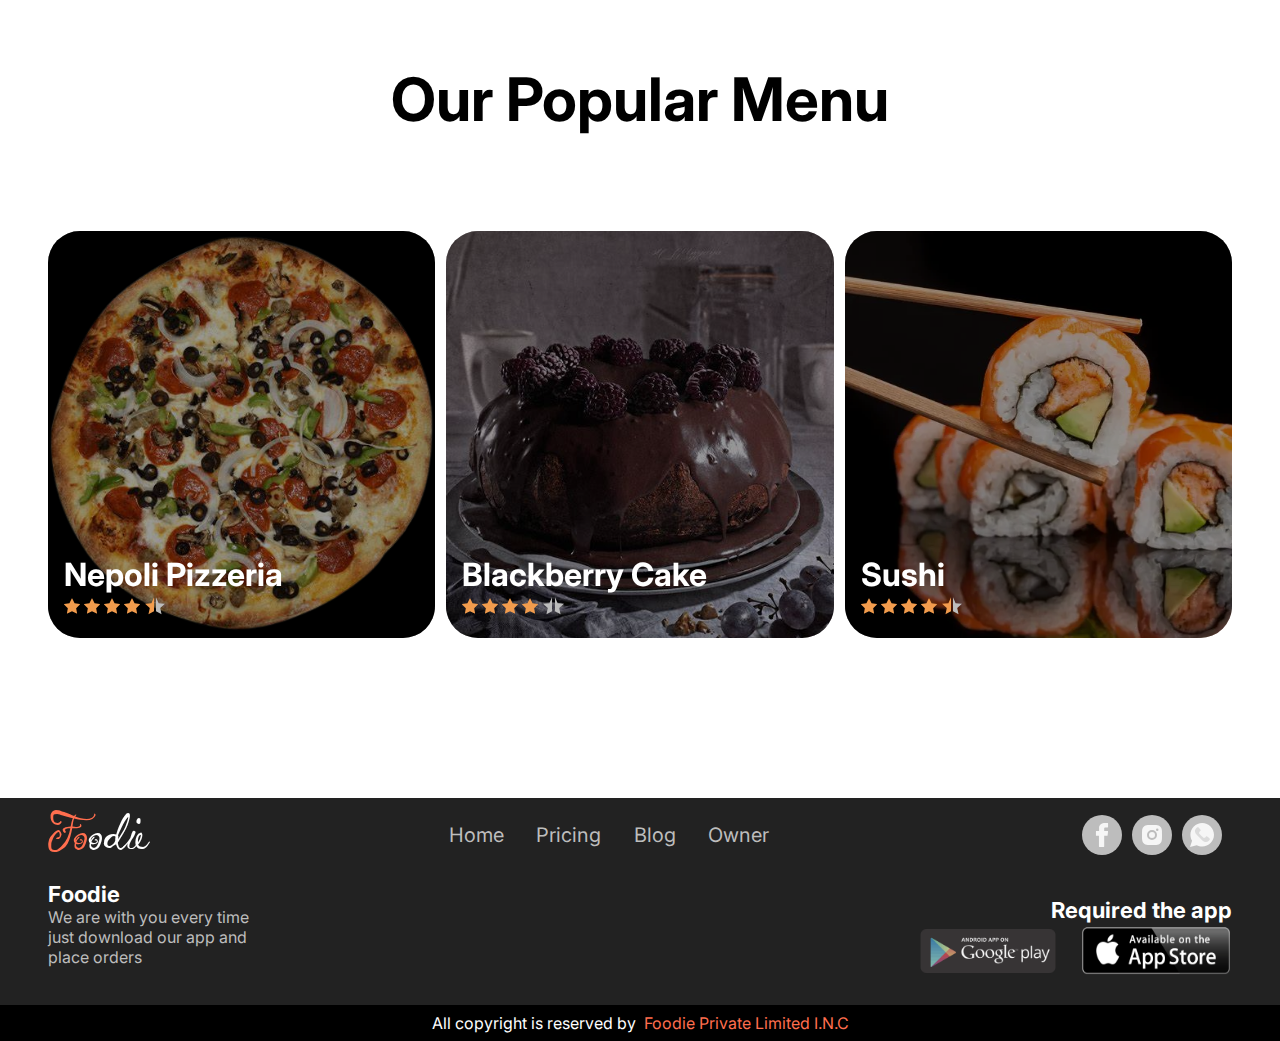
==== commit 5d00e677: "Update the main heaer of page to show the lower content" ====
--- a/index.html
+++ b/index.html
@@ -25,7 +25,10 @@
                     <li>Owner</li>
                 </ul>
             </div>
-            <button>Register</button>
+            <div class="btn-div">
+                <button>Register</button>
+                <button>Login</button>
+            </div>
         </nav>
         <header>
             <div class="head-img">
@@ -170,7 +173,8 @@
             </div>
             <div class="discount-detail">
                 <h1>Make Your First Order and <span> Get 50% Off</span></h1>
-                <p>If you looking for good food for your dinner, lunch, breakfast, party or any family function in affordable price in less time visit our app now.</p>
+                <p>If you looking for good food for your dinner, lunch, breakfast, party or any family function in
+                    affordable price in less time visit our app now.</p>
                 <button class="primary">Get Started</button>
             </div>
         </div>
--- a/style.css
+++ b/style.css
@@ -84,7 +84,12 @@
     list-style: none;
 }
 
-nav>button {
+.btn-div {
+    display: flex;
+    gap:2.5rem;
+}
+
+nav>.btn-div>button {
     background-color: var(--base-white);
     color: var(--base-black);
     padding: 0.5rem 1rem;
@@ -92,15 +97,17 @@
     font-size: var(--font-onesix);
     font-weight: var(--font-bold);
     border-radius: 12px;
-    margin-right: 10rem;
+    /* margin-right: 10rem; */
     z-index: 10;
 }
 
 header {
     display: flex;
     flex-direction: column;
-    gap: 1.5rem;
+    gap: 1rem;
     padding-top: 5rem;
+    position: relative;
+    overflow: hidden;
 }
 
 .head-img {
@@ -114,7 +121,7 @@
 }
 
 header>h1 {
-    font-size: var(--font-ninesix);
+    font-size: var(--font-sixfour);
     width: 60%;
     font-weight: var(--font-semibold);
     margin: 0;
@@ -148,13 +155,13 @@
 }
 
 .store-img>img {
-    width: 11.5rem;
+    width: 9.5rem;
 }
 
 .food-type {
     display: flex;
     gap: 2rem;
-    margin: 5rem 0;
+    margin: 2.5rem 0 5rem;
     justify-content: space-between;
     align-items: center;
 }
@@ -233,7 +240,7 @@
 }
 
 .aboutCompany {
-    margin-block: 5rem;
+    margin-block: 5rem 5rem;
     display: flex;
     gap: 2rem;
     justify-content: space-between;
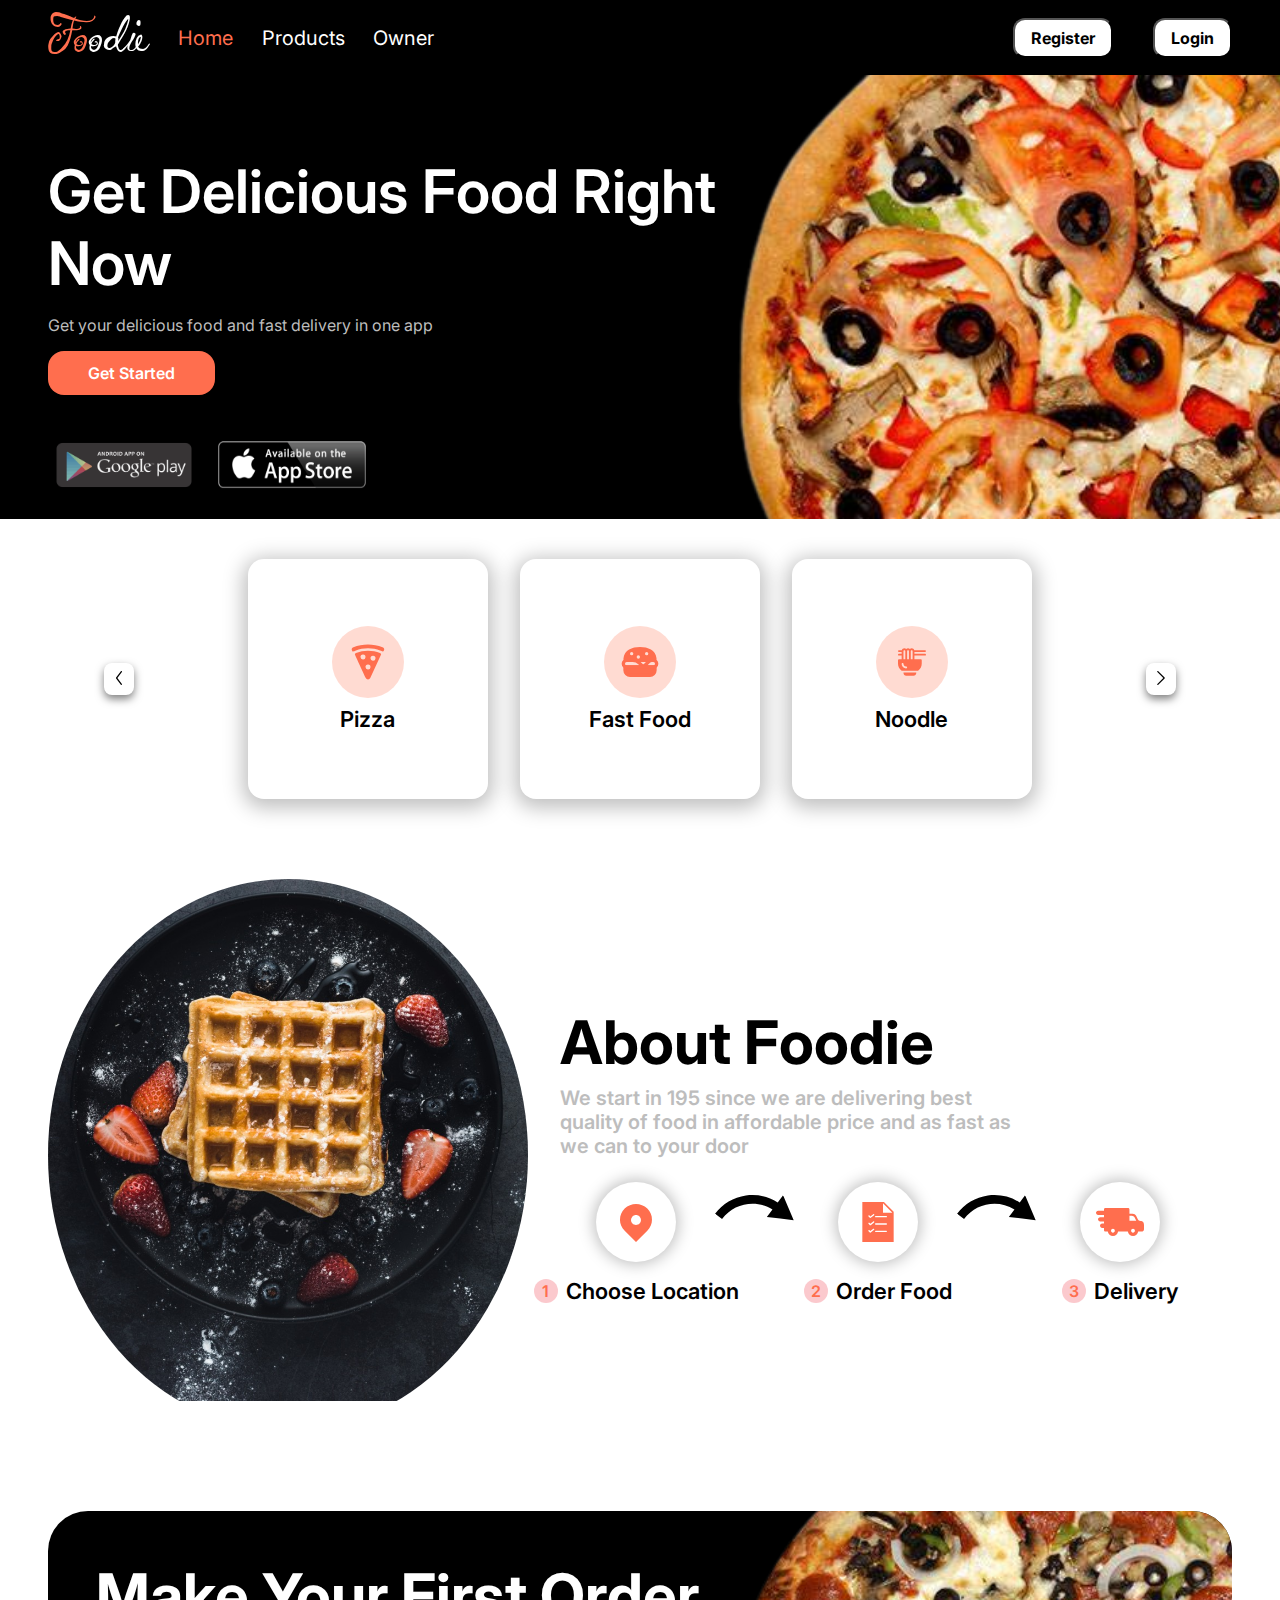
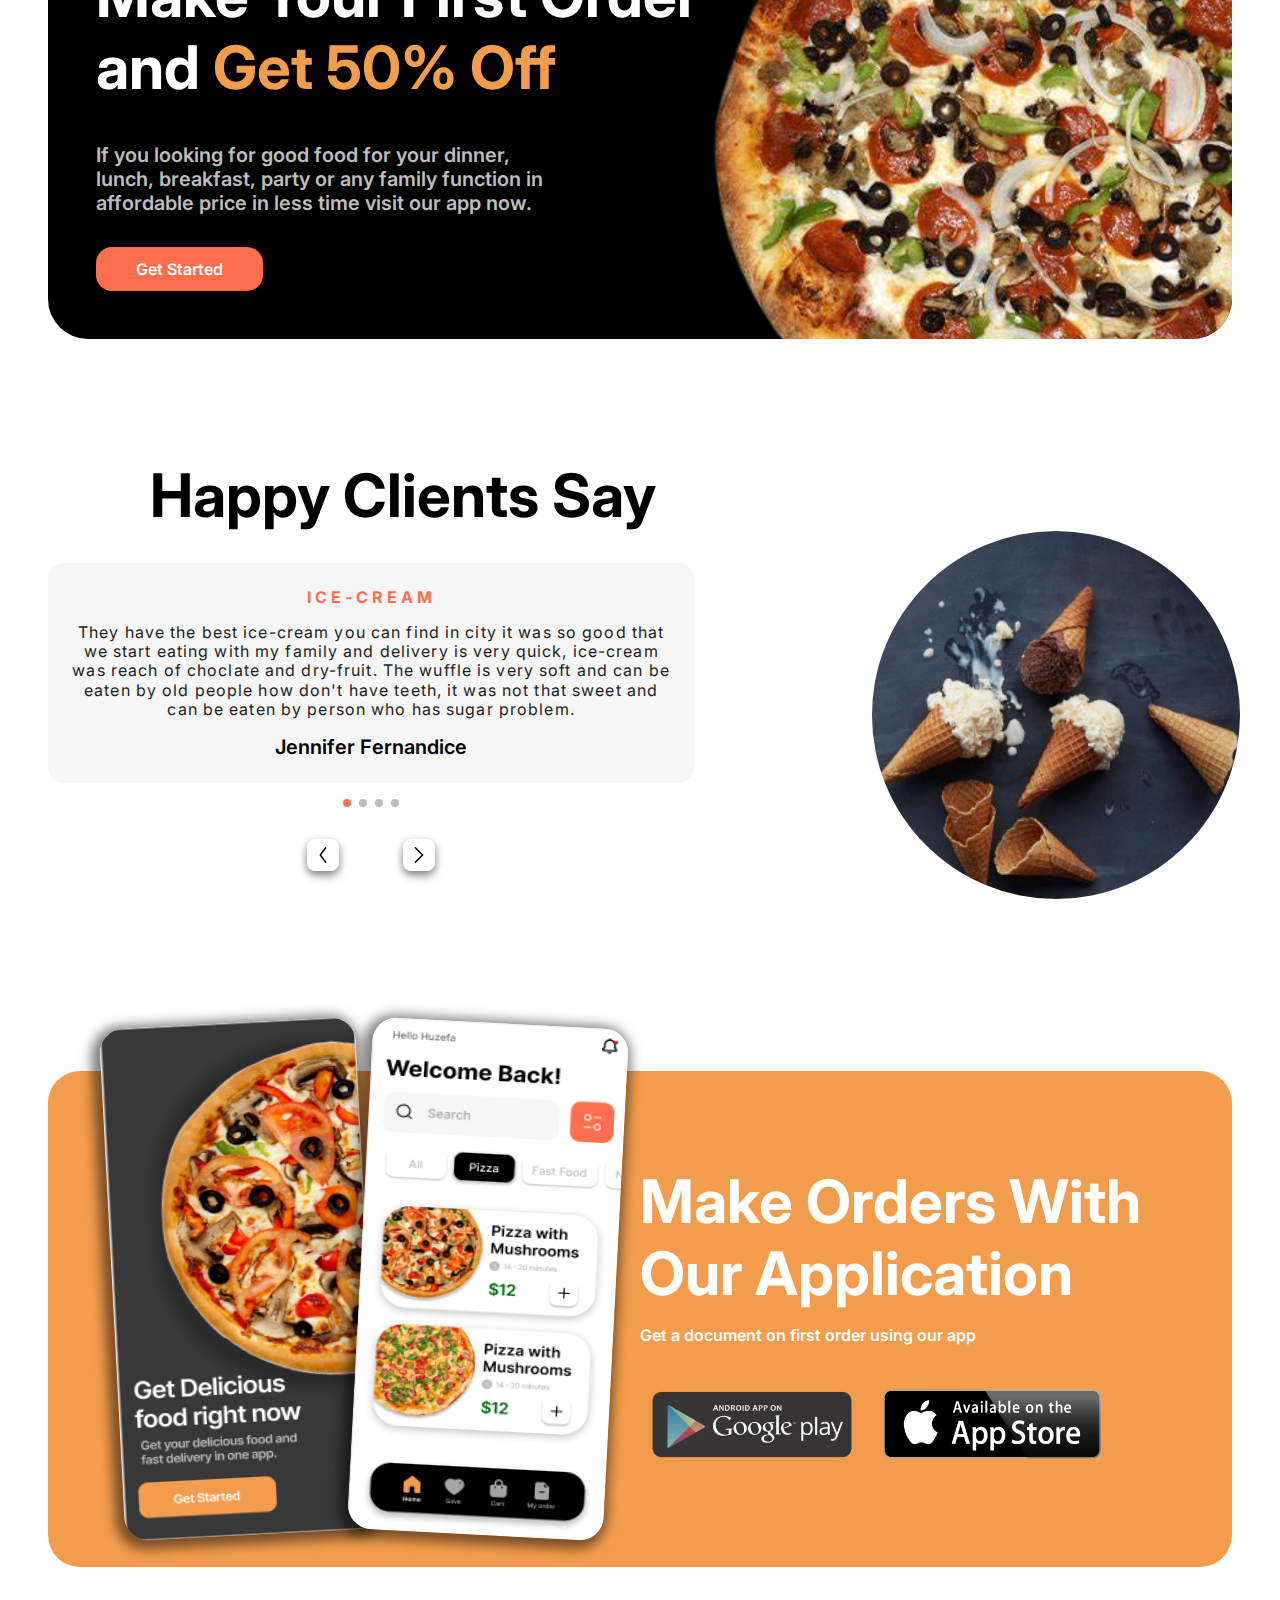
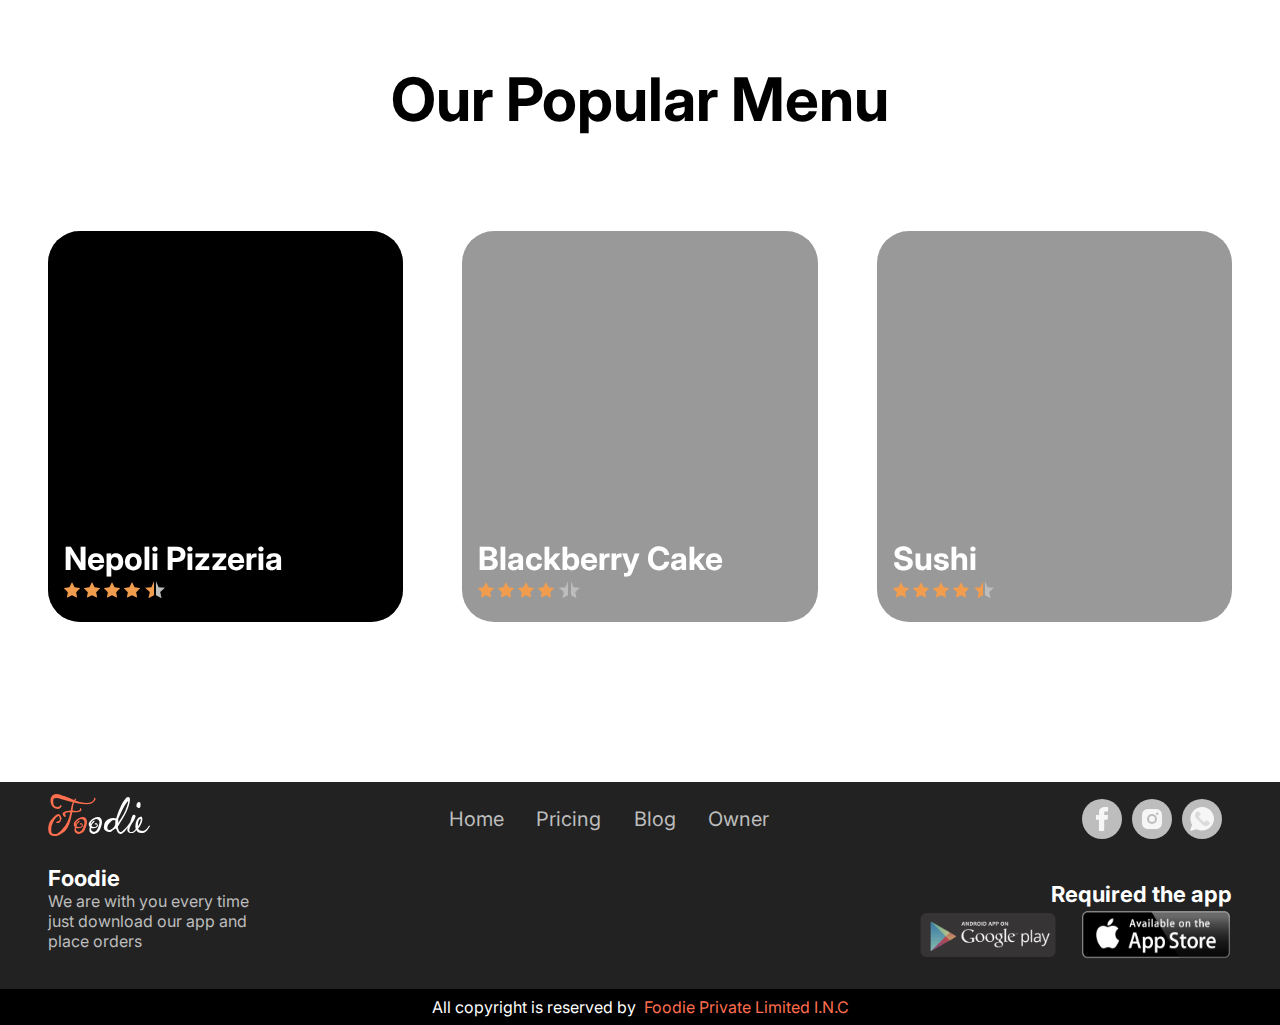
==== commit 36111a5a: "Added login and registration page" ====
--- a/index.html
+++ b/index.html
@@ -6,7 +6,8 @@
     <meta http-equiv="X-UA-Compatible" content="IE=edge">
     <meta name="viewport" content="width=device-width, initial-scale=1.0">
     <title>Pizza Landing Page</title>
-    <link rel="stylesheet" href="style.css">
+    <link rel="stylesheet" href="./styles/index.css">
+    <link rel="stylesheet" href="./styles/Home.css">
     <link rel="preconnect" href="https://fonts.googleapis.com">
     <link rel="preconnect" href="https://fonts.gstatic.com" crossorigin>
     <link href="https://fonts.googleapis.com/css2?family=Ingrid+Darling&family=Inter:wght@300;400;500;600&display=swap"
@@ -19,15 +20,14 @@
             <div class="nav">
                 <div class="logo"><span>Fo</span>odie</div>
                 <ul>
-                    <li>Home</li>
-                    <li>Pricing</li>
-                    <li>Blog</li>
+                    <li class="active">Home</li>
+                    <li>Products</li>
                     <li>Owner</li>
                 </ul>
             </div>
             <div class="btn-div">
-                <button>Register</button>
-                <button>Login</button>
+                <button><a href="./Login.html">Register</a></button>
+                <button><a href="./Login.html">Login</a></button>
             </div>
         </nav>
         <header>
--- a/styles/index.css
+++ b/styles/index.css
@@ -0,0 +1,62 @@
+:root {
+    /* document color  */
+    --base-black: #000000;
+    --base-white: #fff;
+    --black-lite-var: #222;
+    --primary-color: #ff6e4e;
+    --secondary-color: #f29c4d;
+    --secondary-color-lite: rgba(242, 77, 91, 30%);
+    --gray-one: #f6f6f6;
+    --gray-two: #bdbdbd;
+
+    /* document font  */
+    --font-ninesix: 92px;
+    --font-twozero: 20px;
+    --font-twotwo: 22px;
+    --font-threetwo: 32px;
+    --font-sixfour: 60px;
+    --font-onesix: 16px;
+
+    /* font weight  */
+    --font-medium: 500;
+    --font-semibold: 600;
+    --font-bold: 700;
+}
+
+* {
+    margin: 0;
+    padding: 0;
+    font-family: 'Inter', sans-serif;
+    box-sizing: border-box;
+}
+
+body {
+    padding: 0;
+    margin: 0;
+    box-sizing: border-box;
+    overflow-x: hidden;
+    font-family: 'Inter', sans-serif;
+    position: relative;
+}
+
+a {
+  color: inherit;
+  text-decoration: none;
+}
+
+nav,
+header,
+main,
+footer {
+    padding-inline: 3rem;
+}
+
+.logo {
+    font-size: var(--font-sixfour);
+    font-family: 'Ingrid Darling', cursive;
+}
+
+.logo>span {
+    font-family: 'Ingrid Darling', cursive;
+    color: var(--primary-color);
+}
--- a/styles/Home.css
+++ b/styles/Home.css
@@ -0,0 +1,654 @@
+
+
+.cover-container {
+    background-color: var(--base-black);
+    color: var(--base-white);
+}
+
+
+nav {
+    display: flex;
+    justify-content: space-between;
+    align-items: center;
+}
+
+.nav {
+    display: flex;
+    justify-content: center;
+    align-items: center;
+    gap: 2rem;
+}
+
+
+.nav>ul {
+    display: flex;
+    justify-content: space-between;
+    width: 16rem;
+    font-size: var(--font-twozero);
+}
+.nav>ul>.active, .nav>ul>li:hover, .nav>ul>li:hover {
+    color: var(--primary-color);
+}
+
+li {
+    list-style: none;
+    cursor: pointer;
+}
+
+.btn-div {
+    display: flex;
+    gap:2.5rem;
+}
+
+nav>.btn-div>button {
+    background-color: var(--base-white);
+    color: var(--base-black);
+    padding: 0.5rem 1rem;
+    height: fit-content;
+    font-size: var(--font-onesix);
+    font-weight: var(--font-bold);
+    border-radius: 12px;
+    /* margin-right: 10rem; */
+    z-index: 10;
+}
+
+header {
+    display: flex;
+    flex-direction: column;
+    gap: 1rem;
+    padding-top: 5rem;
+    position: relative;
+    overflow: hidden;
+}
+
+.head-img {
+    position: absolute;
+    top: -25%;
+    right: -20%;
+}
+
+.head-img>img {
+    width: 50rem;
+}
+
+header>h1 {
+    font-size: var(--font-sixfour);
+    width: 60%;
+    font-weight: var(--font-semibold);
+    margin: 0;
+}
+
+header>p {
+    color: var(--gray-two);
+}
+
+.primary {
+    width: fit-content;
+    font-size: var(--font-onesix);
+    color: var(--base-white);
+    background-color: var(--primary-color);
+    padding: 0.75rem 2.5rem;
+    border-radius: 16px;
+    font-weight: var(--font-semibold);
+    cursor: pointer;
+    transition: color, background-color 0.25s ease;
+    border: 0;
+}
+
+.primary:hover {
+    color: var(--primary-color);
+    background-color: var(--base-white);
+}
+
+.store-img {
+    display: flex;
+    gap: 1rem;
+}
+
+.store-img>img {
+    width: 9.5rem;
+}
+
+.food-type {
+    display: flex;
+    gap: 2rem;
+    margin: 2.5rem 0 5rem;
+    justify-content: space-between;
+    align-items: center;
+}
+
+.food-type-svg {
+    width: 2.5rem;
+}
+
+.food-type-stroke {
+    stroke: var(--primary-color);
+}
+
+.food-type-fill {
+    fill: var(--primary-color);
+}
+
+.food-type {
+    margin-inline: 3.5rem;
+}
+
+.food-type>ul {
+    display: flex;
+    justify-content: center;
+    width: 100%;
+    gap: 2rem;
+}
+
+.food-type>ul>li {
+    height: 15rem;
+    border-radius: 16px;
+    width: 15rem;
+    box-shadow: 0 4px 20px 5px rgb(0 0 0 / 25%);
+    display: flex;
+    display: flex;
+    justify-content: center;
+    align-items: center;
+    flex-direction: column;
+    gap: 0.5rem;
+}
+
+.food-type>ul>li>div {
+    height: 4.5rem;
+    border-radius: 50%;
+    width: 4.5rem;
+    display: flex;
+    justify-content: center;
+    align-items: center;
+    background-color: rgba(255, 110, 77, 0.25);
+}
+
+.food-type>ul>li>p {
+    font-weight: var(--font-semibold);
+    font-size: var(--font-twotwo);
+}
+
+.arrow-button {
+    width: 2rem;
+    height: 2rem;
+    padding: 0.5rem;
+    background: var(--base-white);
+    outline: none;
+    border: none;
+    box-shadow: 0 4px 8px 0px rgb(0 0 0 / 50%);
+    border-radius: 8px;
+}
+
+.food-type>ul>li,
+.arrow-button {
+    cursor: pointer;
+    transition: transform 0.25s ease;
+}
+
+.food-type>ul>li:hover,
+.arrow-button:hover {
+    transform: scale(1.1);
+}
+
+.aboutCompany {
+    margin-block: 5rem 5rem;
+    display: flex;
+    gap: 2rem;
+    justify-content: space-between;
+    align-items: center;
+}
+
+.aboutCompany>.img {
+    width: 70%;
+    height: 34.5rem;
+    border-radius: 50%;
+    overflow: hidden;
+    display: flex;
+    justify-content: center;
+    align-items: center;
+    position: relative;
+}
+
+.aboutCompany>.img>img {
+    width: 110%;
+    position: absolute;
+    top: -25%;
+}
+
+
+.aboutCompany>.about>h1 {
+    font-size: var(--font-sixfour);
+    font-weight: var(--font-bold);
+}
+
+.aboutCompany>.about>p {
+    font-size: var(--font-twozero);
+    color: var(--gray-two);
+    font-weight: var(--font-semibold);
+    width: 70%;
+    padding-block: 0.5rem;
+}
+
+.aboutCompany>.about>.process {
+    margin-top: 1rem;
+    display: flex;
+    justify-content: space-between;
+    margin-inline: 1rem;
+    width: 90%;
+}
+
+.aboutCompany>.about>.process>div {
+    display: flex;
+    align-items: center;
+    flex-direction: column;
+    gap: 1rem;
+    width: 8rem;
+}
+
+.aboutCompany>.about>.process>div>.svg {
+    width: 5rem;
+    aspect-ratio: 1;
+    border-radius: 50%;
+    background-color: var(--base-white);
+    display: flex;
+    justify-content: center;
+    align-items: center;
+    box-shadow: 0 0px 15px 2.5px rgb(0 0 0 / 25%);
+}
+
+.aboutCompany>.about>.process>div>.del {
+    font-size: var(--font-twotwo);
+    font-weight: var(--font-semibold);
+    display: flex;
+    justify-content: center;
+    align-items: center;
+    gap: 0.5rem;
+    width: 200%;
+}
+
+.aboutCompany>.about>.process>div>.del>h6 {
+    font-size: var(--font-onesix);
+    font-weight: var(--font-semibold);
+    background-color: rgba(242, 77, 91, 30%);
+    color: var(--primary-color);
+    width: 1.5rem;
+    height: 1.5rem;
+    border-radius: 50%;
+    display: flex;
+    justify-content: center;
+    align-items: center;
+}
+
+.aboutCompany>.about>.process>.rightArrow>img,
+.aboutCompany>.about>.process>.leftArrow>img {
+    width: 4rem;
+    rotate: 50deg;
+}
+
+.discount {
+    background-color: var(--base-black);
+    border-radius: 2.5rem;
+    position: relative;
+    overflow: hidden;
+    margin-block: 5rem;
+}
+.discount > .img {
+    position: absolute;
+    right: -10%;
+    top: -25%;
+}
+.discount > .img > img{
+    width: 40rem;
+}
+
+.discount-detail {
+    padding-left: 3rem;
+    width: 60%;
+    padding-block: 3rem;
+}
+
+.discount-detail>h1 {
+    font-size: var(--font-sixfour);
+    color: var(--base-white);
+}
+.discount-detail>h1>span {
+    color: var(--secondary-color);
+}
+.discount-detail>p {
+    color: var(--gray-two);
+    font-size: var(--font-twozero);
+    font-weight: var(--font-semibold);
+    padding-block: 2.5rem 2rem;
+    width: 70%;
+}
+
+.client {
+    padding: 2.5rem 0;
+}
+
+.client>h1 {
+    font-size: var(--font-sixfour);
+    font-weight: var(--font-bold);
+    width: 60%;
+    text-align: center;
+}
+
+.client>div {
+    display: flex;
+    gap: 1rem;
+    justify-content: space-between;
+    margin-top: 2rem;
+}
+
+.review {
+    width: 100%;
+}
+
+.reviewBox {
+    display: flex;
+    justify-content: center;
+    align-items: center;
+    flex-direction: column;
+    width: 80%;
+    background-color: var(--gray-one);
+    gap: 1rem;
+    padding: 1.5rem 1.5rem;
+    border-radius: 16px;
+}
+
+.reviewBox>.about {
+    color: var(--primary-color);
+    font-size: var(--font-onesix);
+    letter-spacing: 0.25rem;
+}
+
+.reviewBox>p {
+    text-align: center;
+    line-height: 1.2rem;
+    font-size: var(--font-onesix);
+    letter-spacing: 0.07rem;
+    color: var(--black-lite-var);
+}
+
+.reviewBox>h3 {
+    font-size: var(--font-twozero);
+    font-weight: var(--font-semibold);
+}
+
+.reviewImg {
+    position: relative;
+    width: 33rem;
+}
+
+.reviewImg>img {
+    aspect-ratio: 1;
+    width: 23rem;
+    border-radius: 50%;
+    position: absolute;
+    top: -2rem;
+}
+
+.reviewDot,
+.reviewNav {
+    display: flex;
+    justify-content: center;
+    gap: 0.5rem;
+    width: 80%;
+    margin-top: 1rem;
+    padding-inline: 1.5rem;
+}
+
+.reviewDot>span {
+    aspect-ratio: 1;
+    width: 0.5rem;
+    border-radius: 50%;
+    background-color: var(--gray-two);
+    cursor: pointer;
+}
+
+.reviewDot>span:hover {
+    background-color: var(--secondary-color);
+}
+
+.reviewDot>span:first-child {
+    background-color: var(--primary-color);
+}
+
+.reviewNav {
+    gap: 4rem;
+    margin-top: 2rem;
+}
+
+.appPoster {
+    background-color: var(--secondary-color);
+    border-radius: 32px;
+    height: 31rem;
+    position: relative;
+    margin-top: 10rem;
+    display: flex;
+    justify-content: space-between;
+    align-items: center;
+    padding-inline: 4rem;
+}
+
+.screenshot {
+    position: relative;
+    display: flex;
+    height: 100%;
+    width: 50%;
+}
+
+.sone,
+.stwo {
+    position: absolute;
+    top: -3rem;
+    border-radius: 24px;
+    box-shadow: -3px 3px 12px 6px rgb(0 0 0 / 50%);
+    width: 16rem;
+    height: 32rem;
+}
+
+.sone {
+    rotate: -3deg;
+}
+
+.stwo {
+    left: 15.5rem;
+    rotate: 3deg;
+}
+
+.detail {
+    width: 50%;
+}
+
+.detail>h1 {
+    margin-top: 2rem;
+    color: var(--base-white);
+    font-size: var(--font-sixfour);
+    margin-bottom: 1rem;
+}
+
+.detail>p {
+    color: var(--base-white);
+    font-size: var(--font-onesix);
+    font-weight: var(--font-semibold);
+}
+
+.detail>.store-img>img {
+    width: 14rem;
+}
+
+.rating>img {
+    width: 1rem;
+    height: 1.5rem;
+}
+
+.popularMenu {
+    margin-top: 6rem;
+    display: flex;
+    flex-direction: column;
+    align-items: center;
+    gap: 6rem;
+}
+
+.popularMenu>h1 {
+    font-size: var(--font-sixfour);
+}
+
+.popularMenu>.items {
+    display: flex;
+    justify-content: space-between;
+    width: 100%;
+}
+
+.popularMenu>.items>.one,
+.popularMenu>.items>.two,
+.popularMenu>.items>.three {
+    width: 30%;
+    aspect-ratio: 1 / 1.1;
+    position: relative;
+    overflow: hidden;
+    border-radius: 2rem;
+    display: flex;
+    flex-direction: column;
+    justify-content: end;
+    padding-inline: 1rem;
+    padding-bottom: 1rem;
+}
+
+
+.popularMenu>.items>.one {
+    background: url("./img/OIP (2).png");
+    background-color: #000000;
+    background-position: center;
+    background-size: contain;
+    background-repeat: no-repeat;
+}
+
+.popularMenu>.items>.two {
+    background: url("./img/OIP.jfif");
+    background-position: center;
+    background-size: cover;
+    background-repeat: no-repeat;
+}
+
+.popularMenu>.items>.three {
+    background: url("./img/5d50eaf351ecd.webp");
+    background-position: center;
+    background-size: cover;
+    background-repeat: no-repeat;
+}
+
+.backdrop-items {
+    position: absolute;
+    width: 100%;
+    height: 100%;
+    background-color: rgb(0 0 0 / 40%);
+    left: 0;
+    bottom: 0;
+}
+
+.popularMenu>.items>.one>h4,
+.popularMenu>.items>.two>h4,
+.popularMenu>.items>.three>h4 {
+    color: var(--base-white);
+    z-index: 10;
+    font-size: var(--font-threetwo);
+}
+
+.rating {
+    position: relative;
+}
+
+footer {
+    background-color: var(--black-lite-var);
+    margin-top: 10rem;
+}
+
+footer>.heading-section {
+    display: flex;
+    justify-content: space-between;
+    align-items: center;
+}
+
+footer>.heading-section>.logo {
+    color: var(--base-white);
+}
+
+footer>.heading-section>.navLink {
+    display: flex;
+    justify-content: space-between;
+    width: 20rem;
+    font-size: var(--font-twozero);
+    color: var(--gray-two);
+    cursor: pointer;
+}
+
+
+footer>.heading-section>.socialLink {
+    display: flex;
+    justify-content: space-evenly;
+    width: 10rem;
+}
+
+footer>.heading-section>.socialLink>li {
+    display: flex;
+    align-items: center;
+    justify-content: center;
+    width: 2.5rem;
+    height: 2.5rem;
+    background-color: var(--gray-two);
+    border-radius: 50%;
+    cursor: pointer;
+    transition: scale 0.25s;
+}
+
+footer>.heading-section>.socialLink>li:hover {
+    scale: 1.1;
+}
+
+footer>.heading-section>.socialLink>li>img {
+    width: 1.5rem;
+}
+
+footer>.detail-section>.getApp {
+    position: relative;
+    margin-top: 1rem;
+}
+
+footer>.detail-section {
+    display: flex;
+    justify-content: space-between;
+    margin-top: 0.5rem;
+}
+
+footer>.detail-section>div>h4 {
+    color: var(--base-white);
+    font-size: var(--font-twotwo);
+}
+
+footer>.detail-section>.aboutApp>p {
+    color: var(--gray-two);
+    width: 45%;
+    font-size: var(--font-onesix);
+}
+
+footer>.detail-section>.getApp>h4 {
+    position: absolute;
+    text-align: right;
+    width: 100%;
+}
+
+.copyright {
+    background-color: var(--base-black);
+    color: var(--base-white);
+    display: flex;
+    justify-content: center;
+    font-size: var(--font-onesix);
+    gap: .5rem;
+    padding-block: 0.5rem;
+}
+
+.copyright>span {
+    color: var(--primary-color);
+}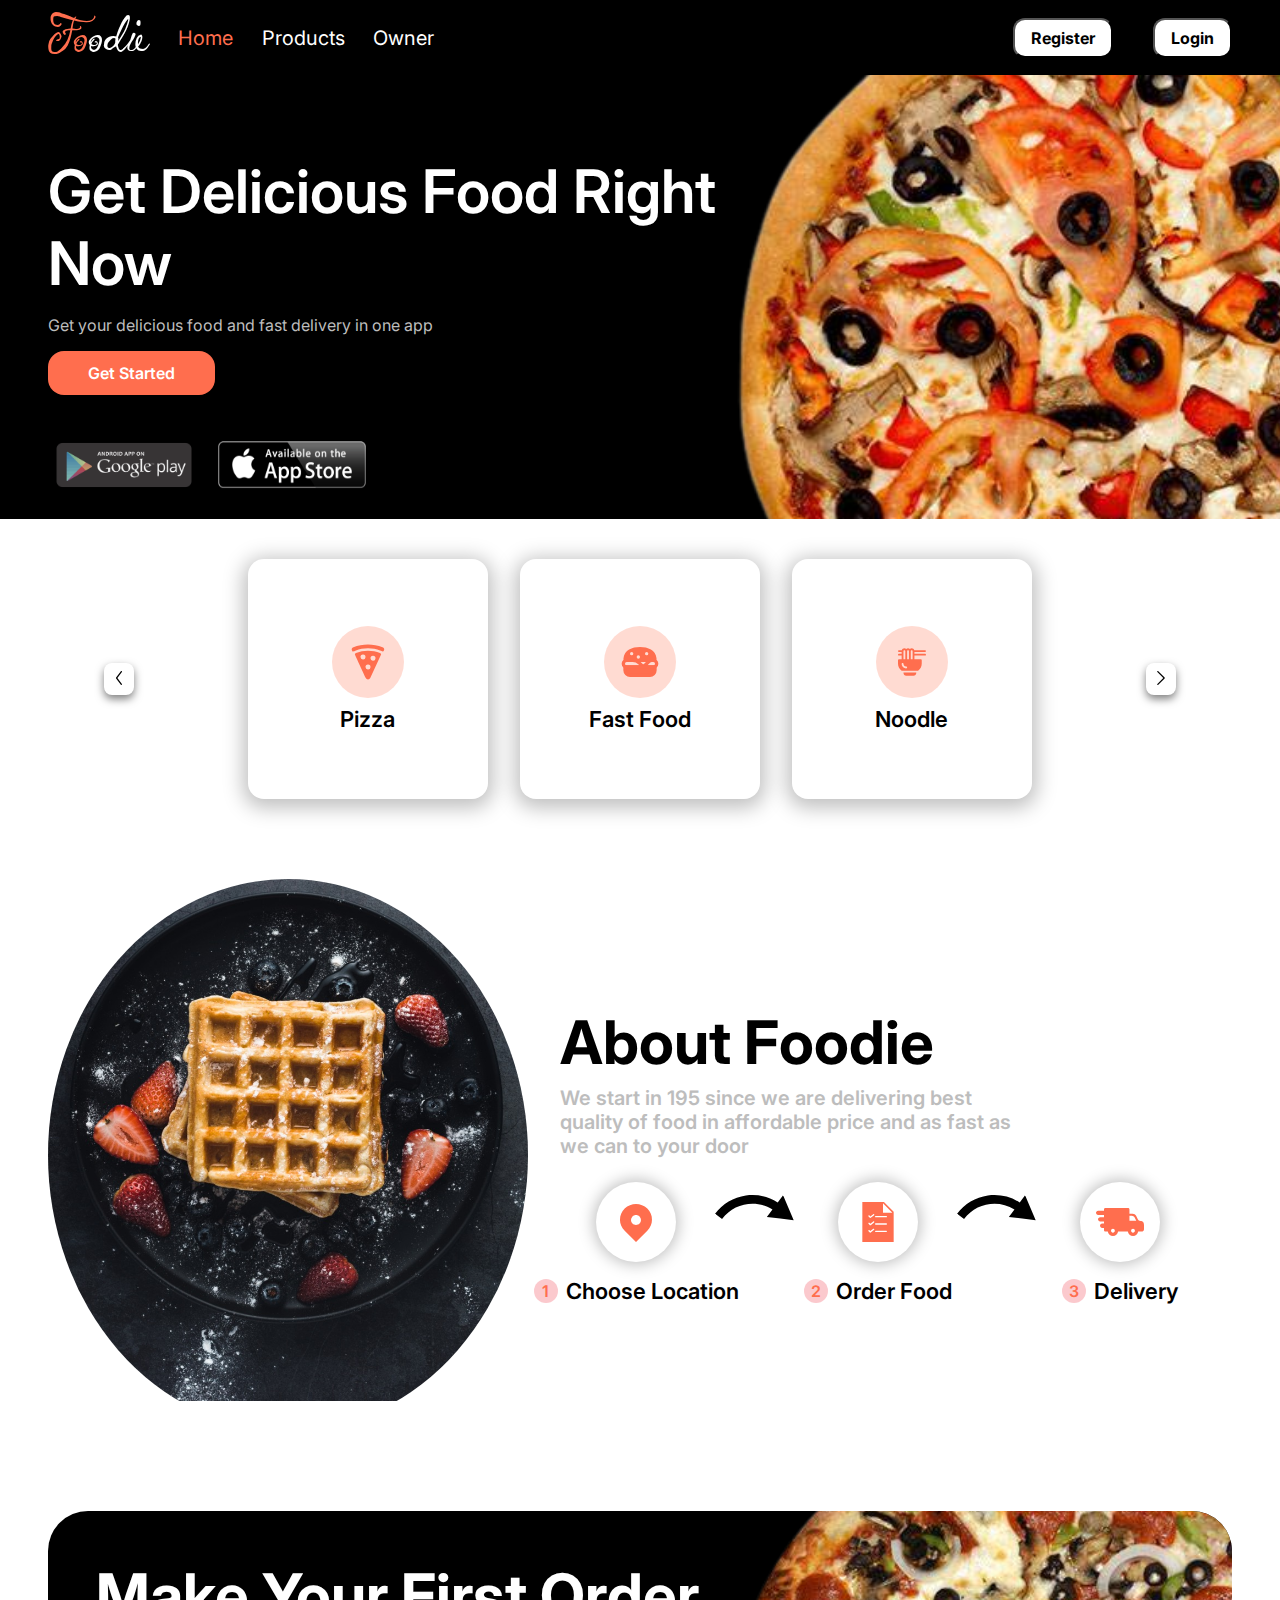
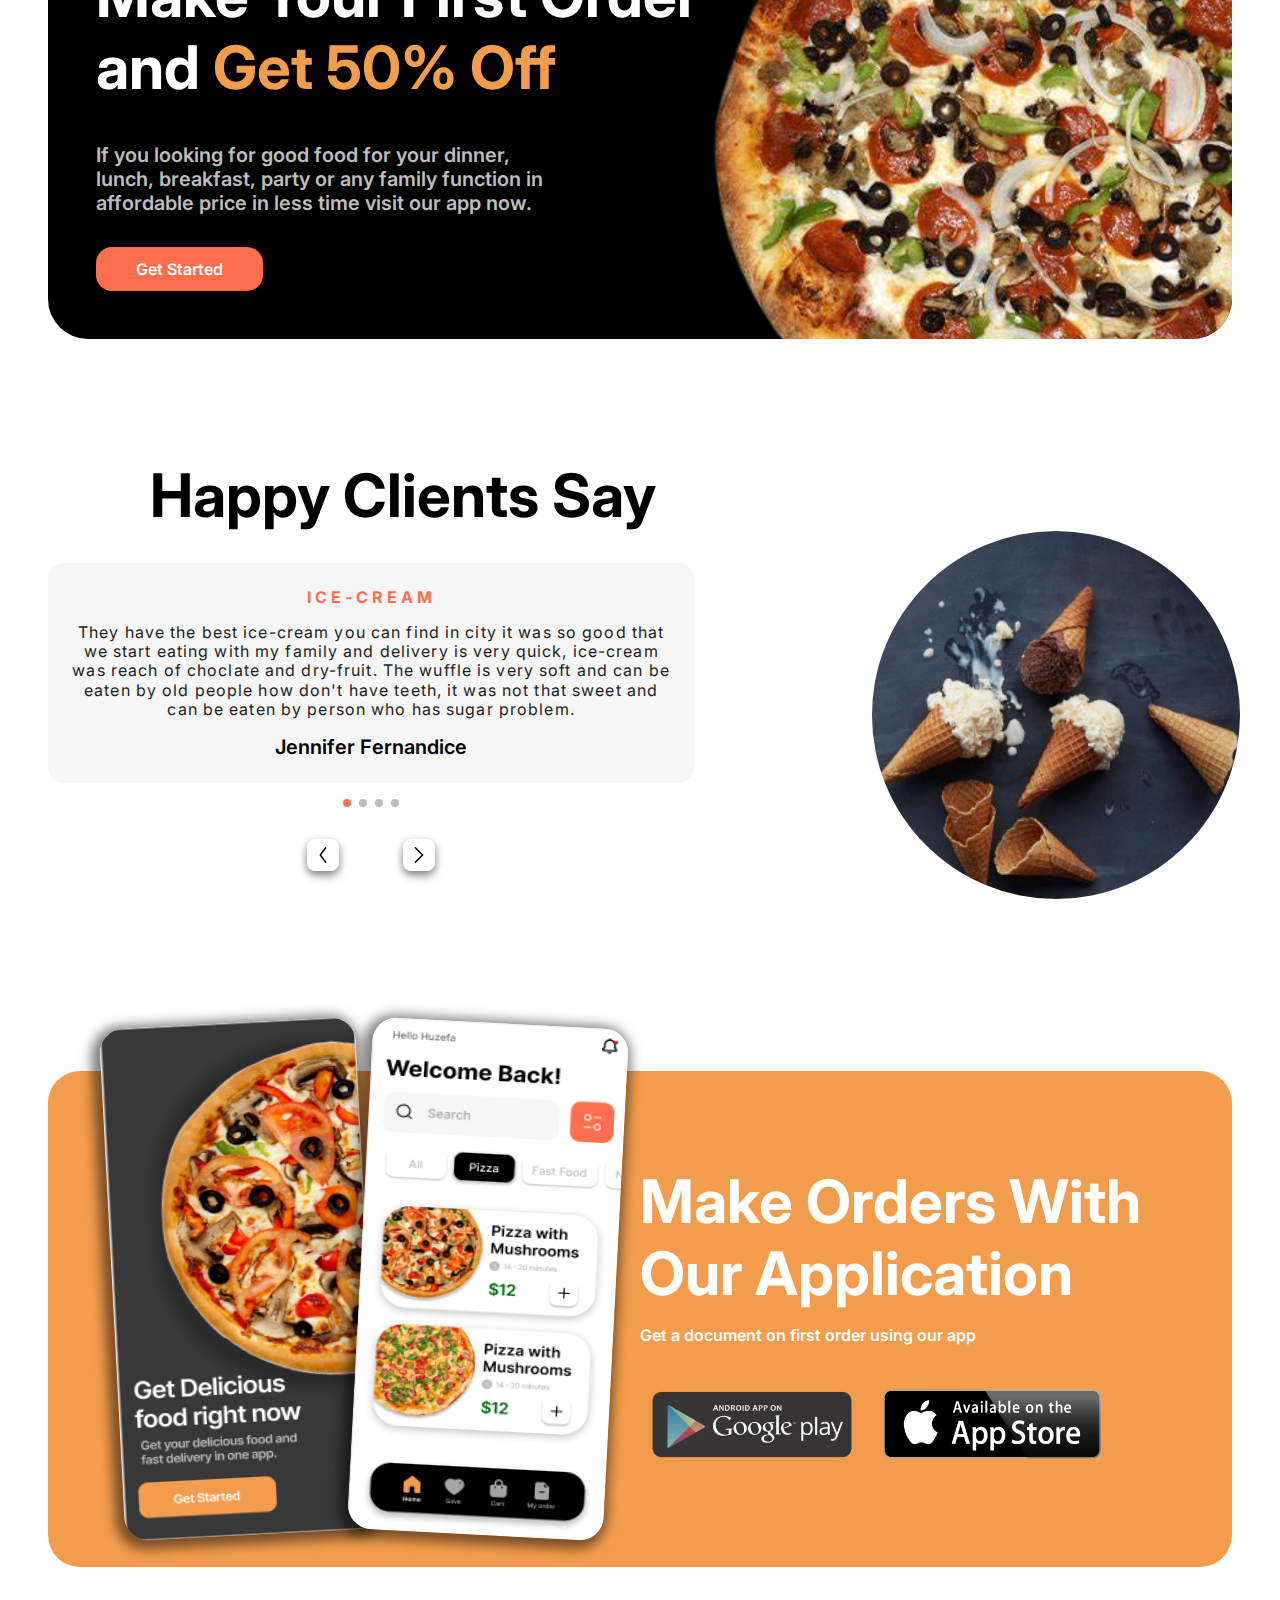
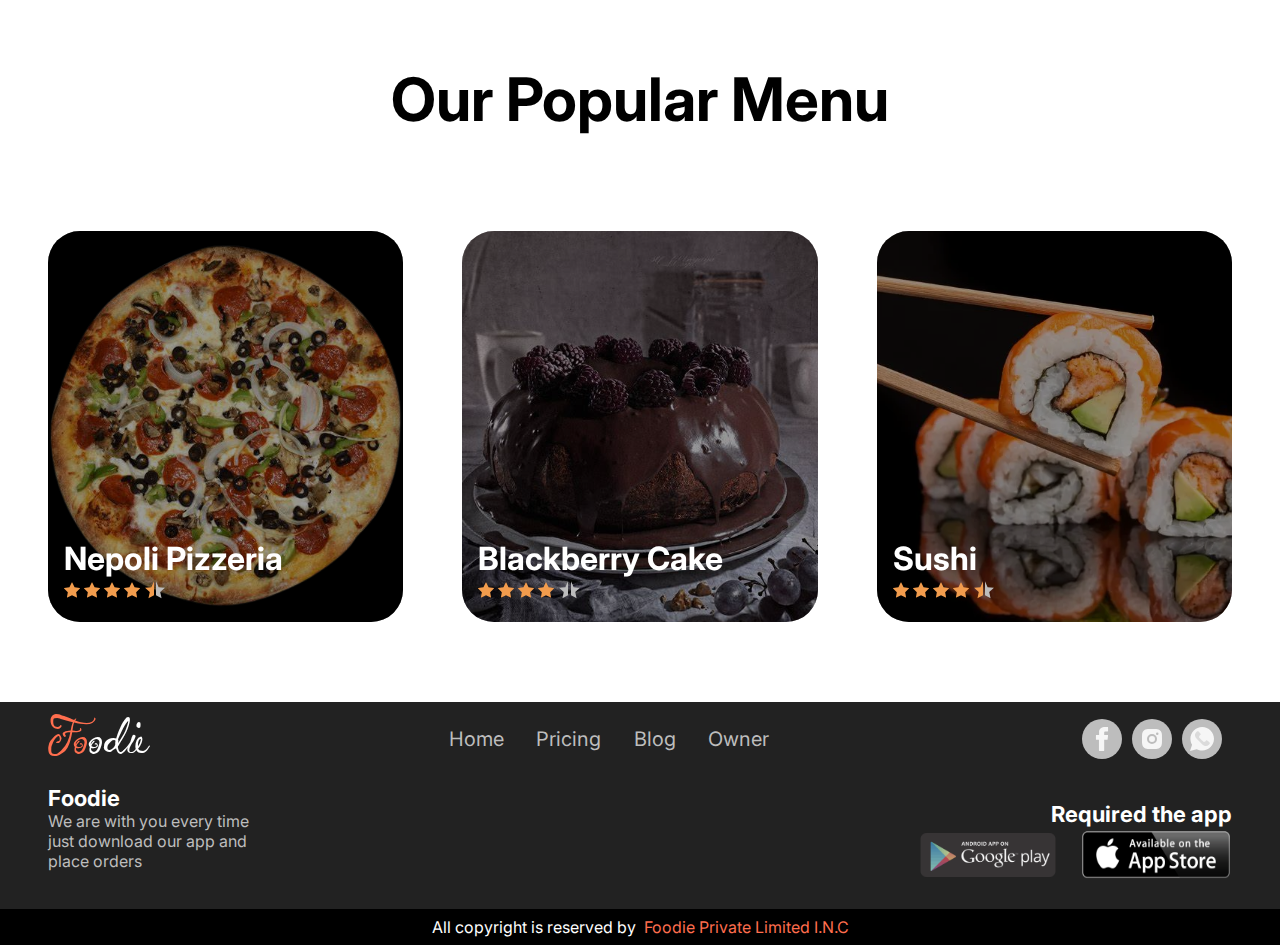
==== commit db67fdfc: "major changes added several page" ====
--- a/index.html
+++ b/index.html
@@ -1,89 +1,133 @@
 <!DOCTYPE html>
 <html lang="en">
+  <head>
+    <meta charset="UTF-8" />
+    <meta http-equiv="X-UA-Compatible" content="IE=edge" />
+    <meta name="viewport" content="width=device-width, initial-scale=1.0" />
+    <title>Pizza Landing Page</title>
+    <link rel="stylesheet" href="./styles/index.css" />
+    <link rel="stylesheet" href="./styles/Home.css" />
+    <link rel="preconnect" href="https://fonts.googleapis.com" />
+    <link rel="preconnect" href="https://fonts.gstatic.com" crossorigin />
+    <link
+      href="https://fonts.googleapis.com/css2?family=Ingrid+Darling&family=Inter:wght@300;400;500;600&display=swap"
+      rel="stylesheet"
+    />
+  </head>
 
-<head>
-    <meta charset="UTF-8">
-    <meta http-equiv="X-UA-Compatible" content="IE=edge">
-    <meta name="viewport" content="width=device-width, initial-scale=1.0">
-    <title>Pizza Landing Page</title>
-    <link rel="stylesheet" href="./styles/index.css">
-    <link rel="stylesheet" href="./styles/Home.css">
-    <link rel="preconnect" href="https://fonts.googleapis.com">
-    <link rel="preconnect" href="https://fonts.gstatic.com" crossorigin>
-    <link href="https://fonts.googleapis.com/css2?family=Ingrid+Darling&family=Inter:wght@300;400;500;600&display=swap"
-        rel="stylesheet">
-</head>
-
-<body>
+  <body>
     <div class="cover-container">
-        <nav>
-            <div class="nav">
-                <div class="logo"><span>Fo</span>odie</div>
-                <ul>
-                    <li class="active">Home</li>
-                    <li>Products</li>
-                    <li>Owner</li>
-                </ul>
-            </div>
-            <div class="btn-div">
-                <button><a href="./Login.html">Register</a></button>
-                <button><a href="./Login.html">Login</a></button>
-            </div>
-        </nav>
-        <header>
-            <div class="head-img">
-                <img src="./img/pizzaone-removebg-preview.png" alt="Pizza image famous pizza of our restaurent">
-            </div>
-            <h1>Get Delicious Food Right Now</h1>
-            <p>Get your delicious food and fast delivery in one app</p>
-            <button class="primary">Get Started</button>
-            <div class="store-img">
-                <img src="./img/google-play.png" alt="Google Play">
-                <img src="./img/app-store.png" alt="App Store">
-            </div>
-        </header>
+      <nav>
+        <div class="nav">
+          <div class="logo"><span>Fo</span>odie</div>
+          <ul>
+            <li class="active">Home</li>
+            <li><a href="./Products.html">Products</a></li>
+            <li>Owner</li>
+          </ul>
+        </div>
+        <div class="btn-div">
+          <button><a href="./Registration.html">Register</a></button>
+          <button><a href="./Login.html">Login</a></button>
+        </div>
+      </nav>
+      <header>
+        <div class="head-img">
+          <img
+            src="./img/pizzaone-removebg-preview.png"
+            alt="Pizza image famous pizza of our restaurent"
+          />
+        </div>
+        <h1>Get Delicious Food Right Now</h1>
+        <p>Get your delicious food and fast delivery in one app</p>
+        <button class="primary">Get Started</button>
+        <div class="store-img">
+          <img src="./img/google-play.png" alt="Google Play" />
+          <img src="./img/app-store.png" alt="App Store" />
+        </div>
+      </header>
     </div>
     <main>
-        <div class="food-type">
-            <button class="arrow-button"><img src="./img/left-arrow-svgrepo-com.svg" alt=""></button>
-            <ul>
-                <li>
-                    <div>
-                        <svg class="food-type-fill food-type-svg" width="512px" viewBox="0 0 512 512"
-                            xmlns="http://www.w3.org/2000/svg">
-                            <title>ionicons-v5-p</title>
-                            <path
-                                d="M441.82,67.83l0,0C383.44,44.73,317.3,32,255.56,32,192,32,125.76,44.53,69,67.26,48.7,75.49,45.21,90,48.71,100.82L52.78,111a16,16,0,0,0,21.31,8.69c10.8-4.76,23.93-10.54,27-11.78C145.1,89.64,198.71,80,256,80c57.47,0,108.09,9.24,154.76,28.25h0c4.42,1.8,14.88,6.42,26.17,11.46a16,16,0,0,0,21.35-8.59L462,102l.34-.9C465.79,90.89,462.48,76.05,441.82,67.83Z" />
-                            <path
-                                d="M409.18,140.86C363.67,122.53,307.68,112,255.56,112a425,425,0,0,0-153.74,28.89c-.53.21-2.06.88-4.29,1.88a16,16,0,0,0-8,21.27c4,8.71,9.42,20.58,15.5,33.89C137.94,270,199.21,404,227.26,462A31.74,31.74,0,0,0,256,480h0a31.73,31.73,0,0,0,28.76-18.06l.06-.13,137.3-297.57a15.94,15.94,0,0,0-8.31-21.45c-2.26-.95-3.85-1.61-4.5-1.87Zm-215.1,83.07a32,32,0,1,1,29.85-29.85A32,32,0,0,1,194.08,223.93Zm64,128a32,32,0,1,1,29.85-29.85A32,32,0,0,1,258.08,351.93Zm64-112a32,32,0,1,1,29.85-29.85A32,32,0,0,1,322.08,239.93Z" />
-                        </svg>
-                    </div>
-                    <p>Pizza</p>
-                </li>
-                <li>
-                    <div>
-                        <svg viewBox="0 0 24 24" xmlns="http://www.w3.org/2000/svg" class="food-type-svg" fill="none">
-                            <path class="food-type-stroke" stroke-linecap="round" stroke-linejoin="round"
-                                stroke-width="2"
-                                d="m14 15 3.172-3.172a2.83 2.83 0 0 1 2-.828H20a2 2 0 0 1 2 2v0a2 2 0 0 1-2 2H4a2 2 0 0 1-2-2v0a2 2 0 0 1 2-2h3.657c1.5 0 2.939.596 4 1.657L14 15z" />
-                            <path class="food-type-stroke food-type-fill" stroke-linecap="round" stroke-linejoin="round"
-                                stroke-width="2" d="M3 15h18v2a3 3 0 0 1-3 3H6a3 3 0 0 1-3-3v-2z" />
-                            <path class="food-type-fill" fill-rule="evenodd"
-                                d="M5.467 4.554C7.27 3.457 9.58 3 12 3s4.73.457 6.533 1.554c1.844 1.121 3.109 2.886 3.402 5.328C22.082 11.106 21.067 12 20 12H4c-1.067 0-2.082-.894-1.935-2.118.293-2.442 1.558-4.207 3.402-5.328zM7 6a1 1 0 0 0 0 2h.001a1 1 0 0 0 0-2H7zm8 1a1 1 0 0 1 1-1h.001a1 1 0 1 1 0 2H16a1 1 0 0 1-1-1zm-4 1a1 1 0 1 0 0 2h.001a1 1 0 1 0 0-2H11z"
-                                clip-rule="evenodd" />
-                        </svg>
-                    </div>
-                    <p>Fast Food</p>
-                </li>
-                <li>
-                    <div>
-                        <svg class="food-type-fill" style="width: 1.75rem;" version="1.1" id="Layer_1"
-                            xmlns="http://www.w3.org/2000/svg" xmlns:xlink="http://www.w3.org/1999/xlink" x="0px"
-                            y="0px" viewBox="0 0 512 512" style="enable-background:new 0 0 512 512;"
-                            xml:space="preserve">
-                            <g>
-                                <g>
-                                    <path d="M495.304,105.739H300.522V72.348h194.783c9.217,0,16.696-7.473,16.696-16.696c0-9.223-7.479-16.696-16.696-16.696H297.445
+      <div class="food-type">
+        <button class="arrow-button">
+          <img src="./img/left-arrow-svgrepo-com.svg" alt="" />
+        </button>
+        <ul>
+          <a href="Pizza.html">
+            <li>
+              <div>
+                <svg
+                  class="food-type-fill food-type-svg"
+                  width="512px"
+                  viewBox="0 0 512 512"
+                  xmlns="http://www.w3.org/2000/svg"
+                >
+                  <title>ionicons-v5-p</title>
+                  <path
+                    d="M441.82,67.83l0,0C383.44,44.73,317.3,32,255.56,32,192,32,125.76,44.53,69,67.26,48.7,75.49,45.21,90,48.71,100.82L52.78,111a16,16,0,0,0,21.31,8.69c10.8-4.76,23.93-10.54,27-11.78C145.1,89.64,198.71,80,256,80c57.47,0,108.09,9.24,154.76,28.25h0c4.42,1.8,14.88,6.42,26.17,11.46a16,16,0,0,0,21.35-8.59L462,102l.34-.9C465.79,90.89,462.48,76.05,441.82,67.83Z"
+                  />
+                  <path
+                    d="M409.18,140.86C363.67,122.53,307.68,112,255.56,112a425,425,0,0,0-153.74,28.89c-.53.21-2.06.88-4.29,1.88a16,16,0,0,0-8,21.27c4,8.71,9.42,20.58,15.5,33.89C137.94,270,199.21,404,227.26,462A31.74,31.74,0,0,0,256,480h0a31.73,31.73,0,0,0,28.76-18.06l.06-.13,137.3-297.57a15.94,15.94,0,0,0-8.31-21.45c-2.26-.95-3.85-1.61-4.5-1.87Zm-215.1,83.07a32,32,0,1,1,29.85-29.85A32,32,0,0,1,194.08,223.93Zm64,128a32,32,0,1,1,29.85-29.85A32,32,0,0,1,258.08,351.93Zm64-112a32,32,0,1,1,29.85-29.85A32,32,0,0,1,322.08,239.93Z"
+                  />
+                </svg>
+              </div>
+              <p>Pizza</p>
+            </li>
+          </a>
+          <a href="FastFood.html">
+            <li>
+              <div>
+                <svg
+                  viewBox="0 0 24 24"
+                  xmlns="http://www.w3.org/2000/svg"
+                  class="food-type-svg"
+                  fill="none"
+                >
+                  <path
+                    class="food-type-stroke"
+                    stroke-linecap="round"
+                    stroke-linejoin="round"
+                    stroke-width="2"
+                    d="m14 15 3.172-3.172a2.83 2.83 0 0 1 2-.828H20a2 2 0 0 1 2 2v0a2 2 0 0 1-2 2H4a2 2 0 0 1-2-2v0a2 2 0 0 1 2-2h3.657c1.5 0 2.939.596 4 1.657L14 15z"
+                  />
+                  <path
+                    class="food-type-stroke food-type-fill"
+                    stroke-linecap="round"
+                    stroke-linejoin="round"
+                    stroke-width="2"
+                    d="M3 15h18v2a3 3 0 0 1-3 3H6a3 3 0 0 1-3-3v-2z"
+                  />
+                  <path
+                    class="food-type-fill"
+                    fill-rule="evenodd"
+                    d="M5.467 4.554C7.27 3.457 9.58 3 12 3s4.73.457 6.533 1.554c1.844 1.121 3.109 2.886 3.402 5.328C22.082 11.106 21.067 12 20 12H4c-1.067 0-2.082-.894-1.935-2.118.293-2.442 1.558-4.207 3.402-5.328zM7 6a1 1 0 0 0 0 2h.001a1 1 0 0 0 0-2H7zm8 1a1 1 0 0 1 1-1h.001a1 1 0 1 1 0 2H16a1 1 0 0 1-1-1zm-4 1a1 1 0 1 0 0 2h.001a1 1 0 1 0 0-2H11z"
+                    clip-rule="evenodd"
+                  />
+                </svg>
+              </div>
+              <p>Fast Food</p>
+            </li>
+          </a>
+          <a href="Noodles.html">
+            <li>
+              <div>
+                <svg
+                  class="food-type-fill"
+                  style="width: 1.75rem"
+                  version="1.1"
+                  id="Layer_1"
+                  xmlns="http://www.w3.org/2000/svg"
+                  xmlns:xlink="http://www.w3.org/1999/xlink"
+                  x="0px"
+                  y="0px"
+                  viewBox="0 0 512 512"
+                  style="enable-background: new 0 0 512 512"
+                  xml:space="preserve"
+                >
+                  <g>
+                    <g>
+                      <path
+                        d="M495.304,105.739H300.522V72.348h194.783c9.217,0,16.696-7.473,16.696-16.696c0-9.223-7.479-16.696-16.696-16.696H297.445
 			c-6.915-19.391-25.274-33.391-47.01-33.391c-12.875,0-24.509,5.018-33.391,13.027c-8.882-8.009-20.517-13.027-33.391-13.027
 			s-24.509,5.018-33.391,13.027c-8.882-8.009-20.517-13.027-33.391-13.027c-21.737,0-40.095,14-47.01,33.391H16.696
 			C7.479,38.957,0,46.43,0,55.652c0,9.223,7.479,16.696,16.696,16.696h50.087v33.391H16.696C7.479,105.739,0,113.212,0,122.435
@@ -97,204 +141,284 @@
 			 M200.348,201.739c0,2.298-1.87,4.174-4.174,4.174H171.13c-2.304,0-4.174-1.875-4.174-4.174V55.652
 			c0-9.206,7.49-16.696,16.696-16.696c9.206,0,16.696,7.49,16.696,16.696V201.739z M267.13,201.739c0,2.298-1.87,4.174-4.174,4.174
 			h-25.044c-2.304,0-4.174-1.875-4.174-4.174V55.652c0-9.206,7.49-16.696,16.696-16.696c9.206,0,16.696,7.49,16.696,16.696V201.739z
-			" />
-                                </g>
-                            </g>
-                            <g>
-                                <g>
-                                    <path d="M100.174,447.443v8.904c0,27.619,22.468,50.087,50.087,50.087h133.565c27.619,0,50.087-22.468,50.087-50.087v-8.904
-			H100.174z" />
-                                </g>
-                            </g>
-                            <g></g>
-                            <g></g>
-                            <g></g>
-                            <g></g>
-                            <g></g>
-                            <g></g>
-                            <g></g>
-                            <g></g>
-                            <g></g>
-                            <g></g>
-                            <g></g>
-                            <g></g>
-                            <g></g>
-                            <g></g>
-                            <g></g>
-                        </svg>
-                    </div>
-                    <p>Noodle</p>
-                </li>
-            </ul>
-            <button class="arrow-button"><img src="./img/right-arrow-svgrepo-com.svg" alt=""></button>
-        </div>
-        <div class="aboutCompany">
-            <div class="img">
-                <img src="./img/mae-mu-1LPsUqjb_Jg-unsplash.jpg" alt="">
-            </div>
-            <div class="about">
-                <h1>About Foodie</h1>
-                <p>We start in 195 since we are delivering best quality of food in affordable price and as fast as we
-                    can to your door</p>
-                <div class="process">
-                    <div class="one">
-                        <div class="svg"><img style="width: 60%;" src="./img/location-svgrepo-com.svg" alt=""></div>
-                        <div class="del">
-                            <h6>1</h6>
-                            Choose Location
-                        </div>
-                    </div>
-                    <div class="leftArrow">
-                        <img src="./img/curve-arrow-svgrepo-com.svg" alt="">
-                    </div>
-                    <div class="two">
-                        <div class="svg"><img style="width: 50%;" src="./img/list-svgrepo-com.svg""></div>
-                        <div class=" del">
-                            <h6>2</h6>
-                            Order Food
-                        </div>
-                    </div>
-                    <div class="rightArrow">
-                        <img src="./img/curve-arrow-svgrepo-com.svg" alt="">
-                    </div>
-                    <div class="three">
-                        <div class="svg"><img style="width: 60%;" src="./img/truck-svgrepo-com.svg" alt=""></div>
-                        <div class="del">
-                            <h6>3</h6>
-                            Delivery
-                        </div>
-                    </div>
-                </div>
-            </div>
-        </div>
-        <div class="discount">
-            <div class="img">
-                <img src="./img/OIP (2).png" alt="">
-            </div>
-            <div class="discount-detail">
-                <h1>Make Your First Order and <span> Get 50% Off</span></h1>
-                <p>If you looking for good food for your dinner, lunch, breakfast, party or any family function in
-                    affordable price in less time visit our app now.</p>
-                <button class="primary">Get Started</button>
-            </div>
-        </div>
-        <div class="client">
-            <h1>Happy Clients Say</h1>
-            <div>
-                <div class="review">
-                    <div class="reviewBox">
-                        <h4 class="about">ICE-CREAM</h4>
-                        <p>They have the best ice-cream you can find in city it was so good that we start eating with my
-                            family and delivery is very quick, ice-cream was reach of choclate and dry-fruit. The wuffle
-                            is very soft and can be eaten by old people how don't have teeth, it was not that sweet and
-                            can be eaten by person who has sugar problem.</p>
-                        <h3>Jennifer Fernandice</h3>
-                    </div>
-                    <div class="reviewDot">
-                        <span></span>
-                        <span></span>
-                        <span></span>
-                        <span></span>
-                    </div>
-                    <div class="reviewNav">
-                        <button class="arrow-button"><img src="./img/left-arrow-svgrepo-com.svg" alt=""></button>
-                        <button class="arrow-button"><img src="./img/right-arrow-svgrepo-com.svg" alt=""></button>
-                    </div>
-                </div>
-                <div class="reviewImg"><img src="./img/WS14C0138-300x274.jpg" alt="Image Review"></div>
-            </div>
-        </div>
-        <div class="appPoster">
-            <div class="screenshot">
-                <img class="sone" src="./img/Screenshot 2022-10-11 213812.png" alt="">
-                <img class="stwo" src="./img/Screenshot 2022-10-11 213840.png" alt="">
-            </div>
-            <div class="detail">
-                <h1>Make Orders With Our Application</h1>
-                <p>Get a document on first order using our app</p>
-                <div class="store-img">
-                    <img src="./img/google-play.png" alt="Google Play">
-                    <img src="./img/app-store.png" alt="App Store">
-                </div>
-            </div>
-        </div>
-        <div class="popularMenu">
-            <h1>Our Popular Menu</h1>
-            <div class="items">
-                <div class="one">
-                    <div class="backdrop-items"></div>
-                    <h4>Nepoli Pizzeria</h4>
-                    <div class="rating">
-                        <img src="./img/fullstar.svg" alt="">
-                        <img src="./img/fullstar.svg" alt="">
-                        <img src="./img/fullstar.svg" alt="">
-                        <img src="./img/fullstar.svg" alt="">
-                        <img style="width: 1.25rem;" src="./img/star-half-solid-svgrepo-com.svg" alt="">
-                        <img style="transform: rotateY(180deg); position: absolute; left: 5.156rem; width: 1.25rem;"
-                            src="./img/half-white-empty-star.svg" alt="">
-                    </div>
-                </div>
-                <div class="two">
-                    <div class="backdrop-items"></div>
-                    <h4>Blackberry Cake</h4>
-                    <div class="rating">
-                        <img src="./img/fullstar.svg" alt="">
-                        <img src="./img/fullstar.svg" alt="">
-                        <img src="./img/fullstar.svg" alt="">
-                        <img src="./img/fullstar.svg" alt="">
-                        <img style="width: 1.25rem;" src="./img/half-white-empty-star.svg" alt="">
-                        <img style="transform: rotateY(180deg); position: absolute; left: 5.156rem; width: 1.25rem;"
-                            src="./img/half-white-empty-star.svg" alt="">
-                    </div>
-                </div>
-                <div class="three">
-                    <div class="backdrop-items"></div>
-                    <h4>Sushi</h4>
-                    <div class="rating">
-                        <img src="./img/fullstar.svg" alt="">
-                        <img src="./img/fullstar.svg" alt="">
-                        <img src="./img/fullstar.svg" alt="">
-                        <img src="./img/fullstar.svg" alt="">
-                        <img style="width: 1.25rem;" src="./img/star-half-solid-svgrepo-com.svg" alt="">
-                        <img style="transform: rotateY(180deg); position: absolute; left: 5.156rem; width: 1.25rem;"
-                            src="./img/half-white-empty-star.svg" alt="">
-                    </div>
-                </div>
-            </div>
-        </div>
+			"
+                      />
+                    </g>
+                  </g>
+                  <g>
+                    <g>
+                      <path
+                        d="M100.174,447.443v8.904c0,27.619,22.468,50.087,50.087,50.087h133.565c27.619,0,50.087-22.468,50.087-50.087v-8.904
+			H100.174z"
+                      />
+                    </g>
+                  </g>
+                  <g></g>
+                  <g></g>
+                  <g></g>
+                  <g></g>
+                  <g></g>
+                  <g></g>
+                  <g></g>
+                  <g></g>
+                  <g></g>
+                  <g></g>
+                  <g></g>
+                  <g></g>
+                  <g></g>
+                  <g></g>
+                  <g></g>
+                </svg>
+              </div>
+              <p>Noodle</p>
+            </li>
+          </a>
+        </ul>
+        <button class="arrow-button">
+          <img src="./img/right-arrow-svgrepo-com.svg" alt="" />
+        </button>
+      </div>
+      <div class="aboutCompany">
+        <div class="img">
+          <img src="./img/mae-mu-1LPsUqjb_Jg-unsplash.jpg" alt="" />
+        </div>
+        <div class="about">
+          <h1>About Foodie</h1>
+          <p>
+            We start in 195 since we are delivering best quality of food in
+            affordable price and as fast as we can to your door
+          </p>
+          <div class="process">
+            <div class="one">
+              <div class="svg">
+                <img
+                  style="width: 60%"
+                  src="./img/location-svgrepo-com.svg"
+                  alt=""
+                />
+              </div>
+              <div class="del">
+                <h6>1</h6>
+                Choose Location
+              </div>
+            </div>
+            <div class="leftArrow">
+              <img src="./img/curve-arrow-svgrepo-com.svg" alt="" />
+            </div>
+            <div class="two">
+              <div class="svg">
+                <img style="width: 50%;" src="./img/list-svgrepo-com.svg"">
+              </div>
+              <div class="del">
+                <h6>2</h6>
+                Order Food
+              </div>
+            </div>
+            <div class="rightArrow">
+              <img src="./img/curve-arrow-svgrepo-com.svg" alt="" />
+            </div>
+            <div class="three">
+              <div class="svg">
+                <img
+                  style="width: 60%"
+                  src="./img/truck-svgrepo-com.svg"
+                  alt=""
+                />
+              </div>
+              <div class="del">
+                <h6>3</h6>
+                Delivery
+              </div>
+            </div>
+          </div>
+        </div>
+      </div>
+      <div class="discount">
+        <div class="img">
+          <img src="./img/OIP (2).png" alt="" />
+        </div>
+        <div class="discount-detail">
+          <h1>Make Your First Order and <span> Get 50% Off</span></h1>
+          <p>
+            If you looking for good food for your dinner, lunch, breakfast,
+            party or any family function in affordable price in less time visit
+            our app now.
+          </p>
+          <button class="primary">Get Started</button>
+        </div>
+      </div>
+      <div class="client">
+        <h1>Happy Clients Say</h1>
+        <div>
+          <div class="review">
+            <div class="reviewBox">
+              <h4 class="about">ICE-CREAM</h4>
+              <p>
+                They have the best ice-cream you can find in city it was so good
+                that we start eating with my family and delivery is very quick,
+                ice-cream was reach of choclate and dry-fruit. The wuffle is
+                very soft and can be eaten by old people how don't have teeth,
+                it was not that sweet and can be eaten by person who has sugar
+                problem.
+              </p>
+              <h3>Jennifer Fernandice</h3>
+            </div>
+            <div class="reviewDot">
+              <span></span>
+              <span></span>
+              <span></span>
+              <span></span>
+            </div>
+            <div class="reviewNav">
+              <button class="arrow-button">
+                <img src="./img/left-arrow-svgrepo-com.svg" alt="" />
+              </button>
+              <button class="arrow-button">
+                <img src="./img/right-arrow-svgrepo-com.svg" alt="" />
+              </button>
+            </div>
+          </div>
+          <div class="reviewImg">
+            <img src="./img/WS14C0138-300x274.jpg" alt="Image Review" />
+          </div>
+        </div>
+      </div>
+      <div class="appPoster">
+        <div class="screenshot">
+          <img
+            class="sone"
+            src="./img/Screenshot 2022-10-11 213812.png"
+            alt=""
+          />
+          <img
+            class="stwo"
+            src="./img/Screenshot 2022-10-11 213840.png"
+            alt=""
+          />
+        </div>
+        <div class="detail">
+          <h1>Make Orders With Our Application</h1>
+          <p>Get a document on first order using our app</p>
+          <div class="store-img">
+            <img src="./img/google-play.png" alt="Google Play" />
+            <img src="./img/app-store.png" alt="App Store" />
+          </div>
+        </div>
+      </div>
+      <div class="popularMenu">
+        <h1>Our Popular Menu</h1>
+        <div class="items">
+          <div class="one">
+            <div class="backdrop-items"></div>
+            <h4>Nepoli Pizzeria</h4>
+            <div class="rating">
+              <img src="./img/fullstar.svg" alt="" />
+              <img src="./img/fullstar.svg" alt="" />
+              <img src="./img/fullstar.svg" alt="" />
+              <img src="./img/fullstar.svg" alt="" />
+              <img
+                style="width: 1.25rem"
+                src="./img/star-half-solid-svgrepo-com.svg"
+                alt=""
+              />
+              <img
+                style="
+                  transform: rotateY(180deg);
+                  position: absolute;
+                  left: 5.156rem;
+                  width: 1.25rem;
+                "
+                src="./img/half-white-empty-star.svg"
+                alt=""
+              />
+            </div>
+          </div>
+          <div class="two">
+            <div class="backdrop-items"></div>
+            <h4>Blackberry Cake</h4>
+            <div class="rating">
+              <img src="./img/fullstar.svg" alt="" />
+              <img src="./img/fullstar.svg" alt="" />
+              <img src="./img/fullstar.svg" alt="" />
+              <img src="./img/fullstar.svg" alt="" />
+              <img
+                style="width: 1.25rem"
+                src="./img/half-white-empty-star.svg"
+                alt=""
+              />
+              <img
+                style="
+                  transform: rotateY(180deg);
+                  position: absolute;
+                  left: 5.156rem;
+                  width: 1.25rem;
+                "
+                src="./img/half-white-empty-star.svg"
+                alt=""
+              />
+            </div>
+          </div>
+          <div class="three">
+            <div class="backdrop-items"></div>
+            <h4>Sushi</h4>
+            <div class="rating">
+              <img src="./img/fullstar.svg" alt="" />
+              <img src="./img/fullstar.svg" alt="" />
+              <img src="./img/fullstar.svg" alt="" />
+              <img src="./img/fullstar.svg" alt="" />
+              <img
+                style="width: 1.25rem"
+                src="./img/star-half-solid-svgrepo-com.svg"
+                alt=""
+              />
+              <img
+                style="
+                  transform: rotateY(180deg);
+                  position: absolute;
+                  left: 5.156rem;
+                  width: 1.25rem;
+                "
+                src="./img/half-white-empty-star.svg"
+                alt=""
+              />
+            </div>
+          </div>
+        </div>
+      </div>
     </main>
     <footer>
-        <div class="heading-section">
-            <div class="logo"><span>Fo</span>odie</div>
-            <ul class="navLink">
-                <li>Home</li>
-                <li>Pricing</li>
-                <li>Blog</li>
-                <li>Owner</li>
-            </ul>
-            <ul class="socialLink">
-                <li><img src="./img/facebook-svgrepo-com.svg" alt=""></li>
-                <li><img src="./img/instagram-fill-svgrepo-com.svg" alt=""></li>
-                <li><img src="./img/whatsapp-svgrepo-com.svg" alt=""></li>
-            </ul>
-        </div>
-        <div class="detail-section">
-            <div class="aboutApp">
-                <h4>Foodie</h4>
-                <p>We are with you every time just download our app and place orders</p>
-            </div>
-            <div class="getApp">
-                <h4>Required the app</h4>
-                <div class="store-img">
-                    <img src="./img/google-play.png" alt="Google Play">
-                    <img src="./img/app-store.png" alt="App Store">
-                </div>
-            </div>
-        </div>
+      <div class="heading-section">
+        <div class="logo"><span>Fo</span>odie</div>
+        <ul class="navLink">
+          <li>Home</li>
+          <li>Pricing</li>
+          <li>Blog</li>
+          <li>Owner</li>
+        </ul>
+        <ul class="socialLink">
+          <li><img src="./img/facebook-svgrepo-com.svg" alt="" /></li>
+          <li><img src="./img/instagram-fill-svgrepo-com.svg" alt="" /></li>
+          <li><img src="./img/whatsapp-svgrepo-com.svg" alt="" /></li>
+        </ul>
+      </div>
+      <div class="detail-section">
+        <div class="aboutApp">
+          <h4>Foodie</h4>
+          <p>
+            We are with you every time just download our app and place orders
+          </p>
+        </div>
+        <div class="getApp">
+          <h4>Required the app</h4>
+          <div class="store-img">
+            <img src="./img/google-play.png" alt="Google Play" />
+            <img src="./img/app-store.png" alt="App Store" />
+          </div>
+        </div>
+      </div>
     </footer>
     <div class="copyright">
-        All copyright is reserved by <span> Foodie Private Limited I.N.C </span>
+      All copyright is reserved by <span> Foodie Private Limited I.N.C </span>
     </div>
-</body>
-
-</html>+  </body>
+</html>
--- a/styles/index.css
+++ b/styles/index.css
@@ -1,42 +1,42 @@
 :root {
-    /* document color  */
-    --base-black: #000000;
-    --base-white: #fff;
-    --black-lite-var: #222;
-    --primary-color: #ff6e4e;
-    --secondary-color: #f29c4d;
-    --secondary-color-lite: rgba(242, 77, 91, 30%);
-    --gray-one: #f6f6f6;
-    --gray-two: #bdbdbd;
-
-    /* document font  */
-    --font-ninesix: 92px;
-    --font-twozero: 20px;
-    --font-twotwo: 22px;
-    --font-threetwo: 32px;
-    --font-sixfour: 60px;
-    --font-onesix: 16px;
-
-    /* font weight  */
-    --font-medium: 500;
-    --font-semibold: 600;
-    --font-bold: 700;
+  /* document color  */
+  --base-black: #000000;
+  --base-white: #fff;
+  --black-lite-var: #222;
+  --primary-color: #ff6e4e;
+  --secondary-color: #f29c4d;
+  --secondary-color-lite: rgba(242, 77, 91, 30%);
+  --gray-one: #f6f6f6;
+  --gray-two: #bdbdbd;
+
+  /* document font  */
+  --font-ninesix: 92px;
+  --font-twozero: 20px;
+  --font-twotwo: 22px;
+  --font-threetwo: 32px;
+  --font-sixfour: 60px;
+  --font-onesix: 16px;
+
+  /* font weight  */
+  --font-medium: 500;
+  --font-semibold: 600;
+  --font-bold: 700;
 }
 
 * {
-    margin: 0;
-    padding: 0;
-    font-family: 'Inter', sans-serif;
-    box-sizing: border-box;
+  margin: 0;
+  padding: 0;
+  font-family: "Inter", sans-serif;
+  box-sizing: border-box;
 }
 
 body {
-    padding: 0;
-    margin: 0;
-    box-sizing: border-box;
-    overflow-x: hidden;
-    font-family: 'Inter', sans-serif;
-    position: relative;
+  padding: 0;
+  margin: 0;
+  box-sizing: border-box;
+  overflow-x: hidden;
+  font-family: "Inter", sans-serif;
+  position: relative;
 }
 
 a {
@@ -48,15 +48,191 @@
 header,
 main,
 footer {
-    padding-inline: 3rem;
+  padding-inline: 3rem;
 }
 
 .logo {
-    font-size: var(--font-sixfour);
-    font-family: 'Ingrid Darling', cursive;
-}
-
-.logo>span {
-    font-family: 'Ingrid Darling', cursive;
-    color: var(--primary-color);
-}
+  font-size: var(--font-sixfour);
+  font-family: "Ingrid Darling", cursive;
+}
+
+.logo > span {
+  font-family: "Ingrid Darling", cursive;
+  color: var(--primary-color);
+}
+
+nav {
+  display: flex;
+  justify-content: space-between;
+  align-items: center;
+}
+
+.nav {
+  display: flex;
+  justify-content: center;
+  align-items: center;
+  gap: 2rem;
+}
+
+.nav > ul {
+  display: flex;
+  justify-content: space-between;
+  width: 16rem;
+  font-size: var(--font-twozero);
+}
+.nav > ul > .active,
+.nav > ul > li:hover,
+.nav > ul > li:hover {
+  color: var(--primary-color);
+}
+
+li {
+  list-style: none;
+  cursor: pointer;
+}
+
+.btn-div {
+  display: flex;
+  gap: 2.5rem;
+}
+
+nav > .btn-div > button {
+  background-color: var(--base-white);
+  color: var(--base-black);
+  padding: 0.5rem 1rem;
+  height: fit-content;
+  font-size: var(--font-onesix);
+  font-weight: var(--font-bold);
+  border-radius: 12px;
+  /* margin-right: 10rem; */
+  z-index: 10;
+}
+
+.primary {
+  width: fit-content;
+  font-size: var(--font-onesix);
+  color: var(--base-white);
+  background-color: var(--primary-color);
+  padding: 0.75rem 2.5rem;
+  border-radius: 16px;
+  font-weight: var(--font-semibold);
+  cursor: pointer;
+  transition: color, background-color 0.25s ease;
+  border: 0;
+}
+
+.primary:hover {
+  color: var(--primary-color);
+  background-color: var(--base-white);
+}
+
+.rating {
+    position: relative;
+}
+.rating > img {
+  width: 1rem;
+  height: 1.5rem;
+}
+
+.store-img {
+  display: flex;
+  gap: 1rem;
+}
+
+.store-img>img {
+  width: 9.5rem;
+}
+
+footer {
+  background-color: var(--black-lite-var);
+  margin-top: 5rem;
+}
+
+footer>.heading-section {
+  display: flex;
+  justify-content: space-between;
+  align-items: center;
+}
+
+footer>.heading-section>.logo {
+  color: var(--base-white);
+}
+
+footer>.heading-section>.navLink {
+  display: flex;
+  justify-content: space-between;
+  width: 20rem;
+  font-size: var(--font-twozero);
+  color: var(--gray-two);
+  cursor: pointer;
+}
+
+
+footer>.heading-section>.socialLink {
+  display: flex;
+  justify-content: space-evenly;
+  width: 10rem;
+}
+
+footer>.heading-section>.socialLink>li {
+  display: flex;
+  align-items: center;
+  justify-content: center;
+  width: 2.5rem;
+  height: 2.5rem;
+  background-color: var(--gray-two);
+  border-radius: 50%;
+  cursor: pointer;
+  transition: scale 0.25s;
+}
+
+footer>.heading-section>.socialLink>li:hover {
+  scale: 1.1;
+}
+
+footer>.heading-section>.socialLink>li>img {
+  width: 1.5rem;
+}
+
+footer>.detail-section>.getApp {
+  position: relative;
+  margin-top: 1rem;
+}
+
+footer>.detail-section {
+  display: flex;
+  justify-content: space-between;
+  margin-top: 0.5rem;
+}
+
+footer>.detail-section>div>h4 {
+  color: var(--base-white);
+  font-size: var(--font-twotwo);
+}
+
+footer>.detail-section>.aboutApp>p {
+  color: var(--gray-two);
+  width: 45%;
+  font-size: var(--font-onesix);
+}
+
+footer>.detail-section>.getApp>h4 {
+  position: absolute;
+  text-align: right;
+  width: 100%;
+}
+
+.copyright {
+  background-color: var(--base-black);
+  color: var(--base-white);
+  display: flex;
+  justify-content: center;
+  font-size: var(--font-onesix);
+  gap: .5rem;
+  padding-block: 0.5rem;
+}
+
+.copyright>span {
+  color: var(--primary-color);
+}
+
--- a/styles/Home.css
+++ b/styles/Home.css
@@ -6,52 +6,6 @@
 }
 
 
-nav {
-    display: flex;
-    justify-content: space-between;
-    align-items: center;
-}
-
-.nav {
-    display: flex;
-    justify-content: center;
-    align-items: center;
-    gap: 2rem;
-}
-
-
-.nav>ul {
-    display: flex;
-    justify-content: space-between;
-    width: 16rem;
-    font-size: var(--font-twozero);
-}
-.nav>ul>.active, .nav>ul>li:hover, .nav>ul>li:hover {
-    color: var(--primary-color);
-}
-
-li {
-    list-style: none;
-    cursor: pointer;
-}
-
-.btn-div {
-    display: flex;
-    gap:2.5rem;
-}
-
-nav>.btn-div>button {
-    background-color: var(--base-white);
-    color: var(--base-black);
-    padding: 0.5rem 1rem;
-    height: fit-content;
-    font-size: var(--font-onesix);
-    font-weight: var(--font-bold);
-    border-radius: 12px;
-    /* margin-right: 10rem; */
-    z-index: 10;
-}
-
 header {
     display: flex;
     flex-direction: column;
@@ -82,32 +36,9 @@
     color: var(--gray-two);
 }
 
-.primary {
-    width: fit-content;
-    font-size: var(--font-onesix);
-    color: var(--base-white);
-    background-color: var(--primary-color);
-    padding: 0.75rem 2.5rem;
-    border-radius: 16px;
-    font-weight: var(--font-semibold);
-    cursor: pointer;
-    transition: color, background-color 0.25s ease;
-    border: 0;
-}
-
-.primary:hover {
-    color: var(--primary-color);
-    background-color: var(--base-white);
-}
-
-.store-img {
-    display: flex;
-    gap: 1rem;
-}
-
-.store-img>img {
-    width: 9.5rem;
-}
+
+
+
 
 .food-type {
     display: flex;
@@ -140,7 +71,7 @@
     gap: 2rem;
 }
 
-.food-type>ul>li {
+.food-type>ul>a>li {
     height: 15rem;
     border-radius: 16px;
     width: 15rem;
@@ -153,7 +84,7 @@
     gap: 0.5rem;
 }
 
-.food-type>ul>li>div {
+.food-type>ul>a>li>div {
     height: 4.5rem;
     border-radius: 50%;
     width: 4.5rem;
@@ -163,7 +94,7 @@
     background-color: rgba(255, 110, 77, 0.25);
 }
 
-.food-type>ul>li>p {
+.food-type>ul>a>li>p {
     font-weight: var(--font-semibold);
     font-size: var(--font-twotwo);
 }
@@ -179,13 +110,13 @@
     border-radius: 8px;
 }
 
-.food-type>ul>li,
+.food-type>ul>a>li,
 .arrow-button {
     cursor: pointer;
     transition: transform 0.25s ease;
 }
 
-.food-type>ul>li:hover,
+.food-type>ul>a>li:hover,
 .arrow-button:hover {
     transform: scale(1.1);
 }
@@ -478,10 +409,7 @@
     width: 14rem;
 }
 
-.rating>img {
-    width: 1rem;
-    height: 1.5rem;
-}
+
 
 .popularMenu {
     margin-top: 6rem;
@@ -518,7 +446,7 @@
 
 
 .popularMenu>.items>.one {
-    background: url("./img/OIP (2).png");
+    background: url("/img/OIP\ \(2\).png");
     background-color: #000000;
     background-position: center;
     background-size: contain;
@@ -526,14 +454,14 @@
 }
 
 .popularMenu>.items>.two {
-    background: url("./img/OIP.jfif");
+    background: url("/img/OIP.jfif");
     background-position: center;
     background-size: cover;
     background-repeat: no-repeat;
 }
 
 .popularMenu>.items>.three {
-    background: url("./img/5d50eaf351ecd.webp");
+    background: url("/img/5d50eaf351ecd.webp");
     background-position: center;
     background-size: cover;
     background-repeat: no-repeat;
@@ -556,99 +484,4 @@
     font-size: var(--font-threetwo);
 }
 
-.rating {
-    position: relative;
-}
-
-footer {
-    background-color: var(--black-lite-var);
-    margin-top: 10rem;
-}
-
-footer>.heading-section {
-    display: flex;
-    justify-content: space-between;
-    align-items: center;
-}
-
-footer>.heading-section>.logo {
-    color: var(--base-white);
-}
-
-footer>.heading-section>.navLink {
-    display: flex;
-    justify-content: space-between;
-    width: 20rem;
-    font-size: var(--font-twozero);
-    color: var(--gray-two);
-    cursor: pointer;
-}
-
-
-footer>.heading-section>.socialLink {
-    display: flex;
-    justify-content: space-evenly;
-    width: 10rem;
-}
-
-footer>.heading-section>.socialLink>li {
-    display: flex;
-    align-items: center;
-    justify-content: center;
-    width: 2.5rem;
-    height: 2.5rem;
-    background-color: var(--gray-two);
-    border-radius: 50%;
-    cursor: pointer;
-    transition: scale 0.25s;
-}
-
-footer>.heading-section>.socialLink>li:hover {
-    scale: 1.1;
-}
-
-footer>.heading-section>.socialLink>li>img {
-    width: 1.5rem;
-}
-
-footer>.detail-section>.getApp {
-    position: relative;
-    margin-top: 1rem;
-}
-
-footer>.detail-section {
-    display: flex;
-    justify-content: space-between;
-    margin-top: 0.5rem;
-}
-
-footer>.detail-section>div>h4 {
-    color: var(--base-white);
-    font-size: var(--font-twotwo);
-}
-
-footer>.detail-section>.aboutApp>p {
-    color: var(--gray-two);
-    width: 45%;
-    font-size: var(--font-onesix);
-}
-
-footer>.detail-section>.getApp>h4 {
-    position: absolute;
-    text-align: right;
-    width: 100%;
-}
-
-.copyright {
-    background-color: var(--base-black);
-    color: var(--base-white);
-    display: flex;
-    justify-content: center;
-    font-size: var(--font-onesix);
-    gap: .5rem;
-    padding-block: 0.5rem;
-}
-
-.copyright>span {
-    color: var(--primary-color);
-}+
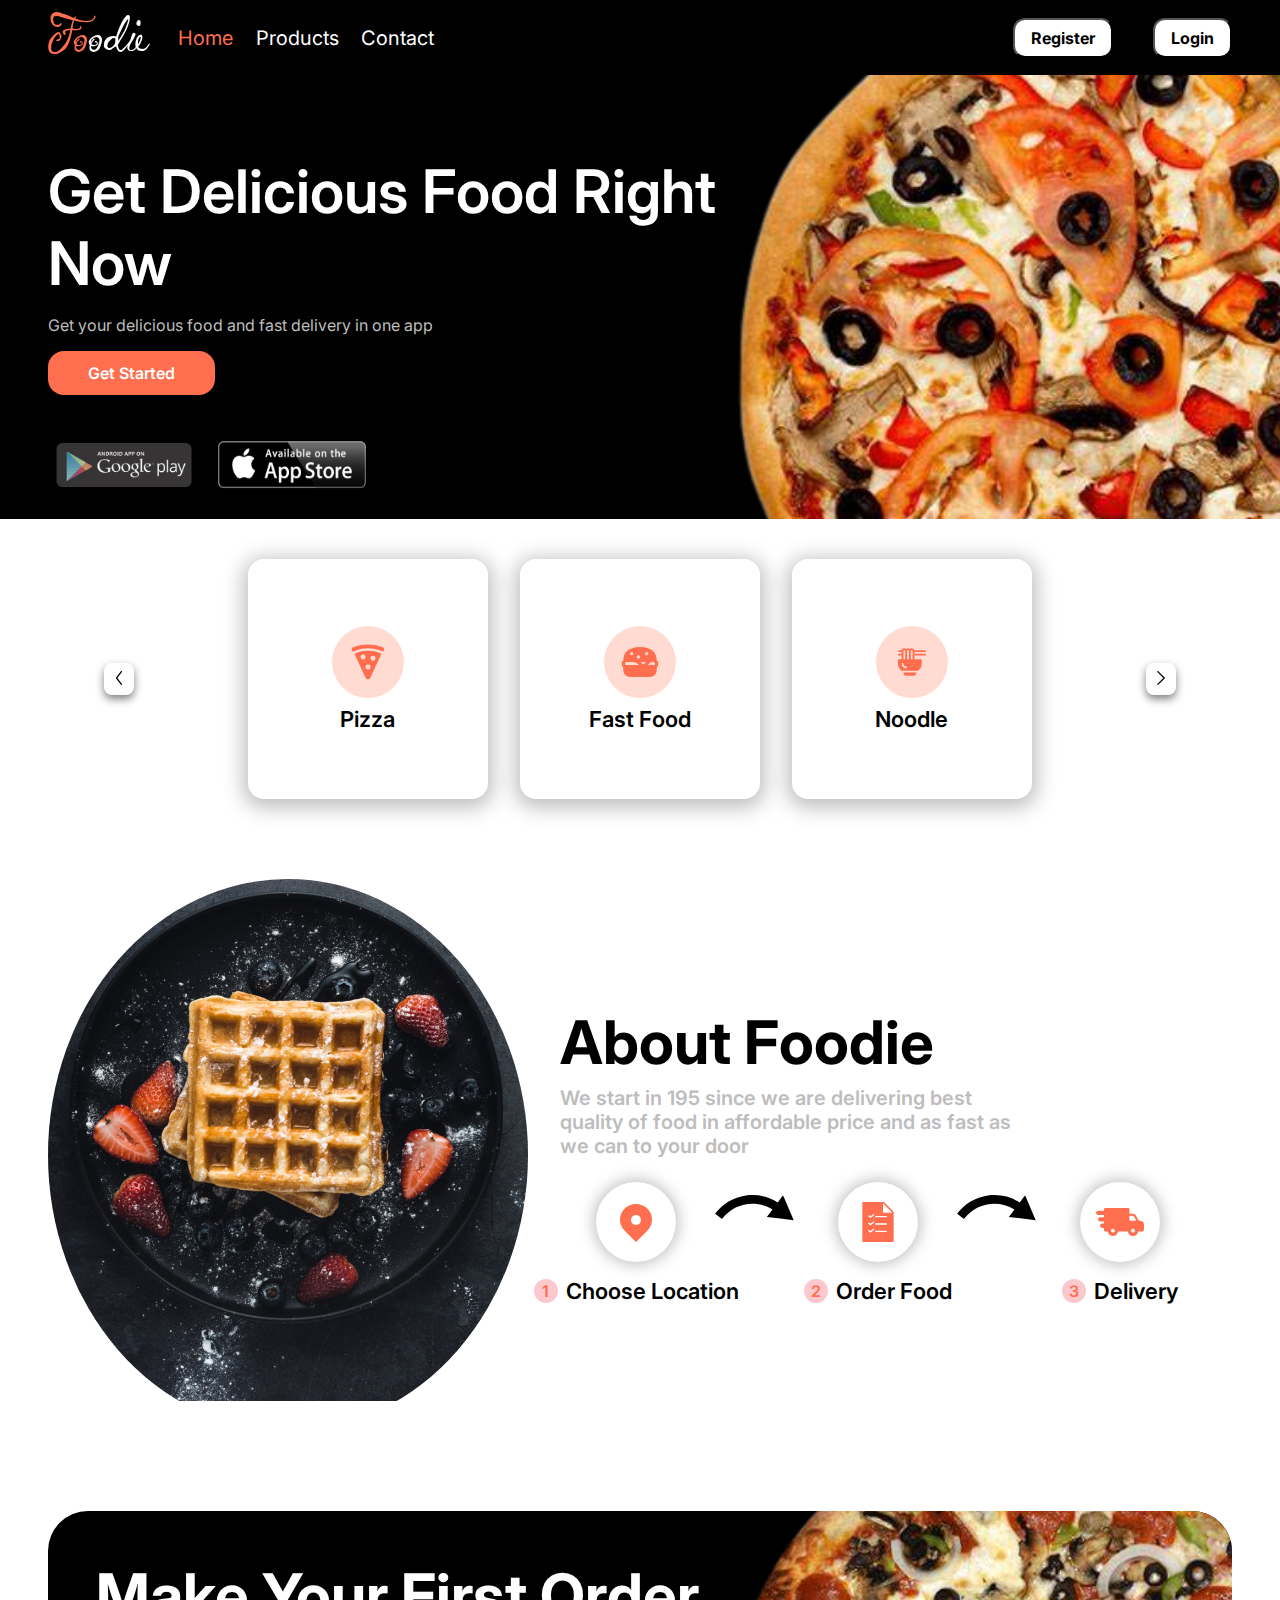
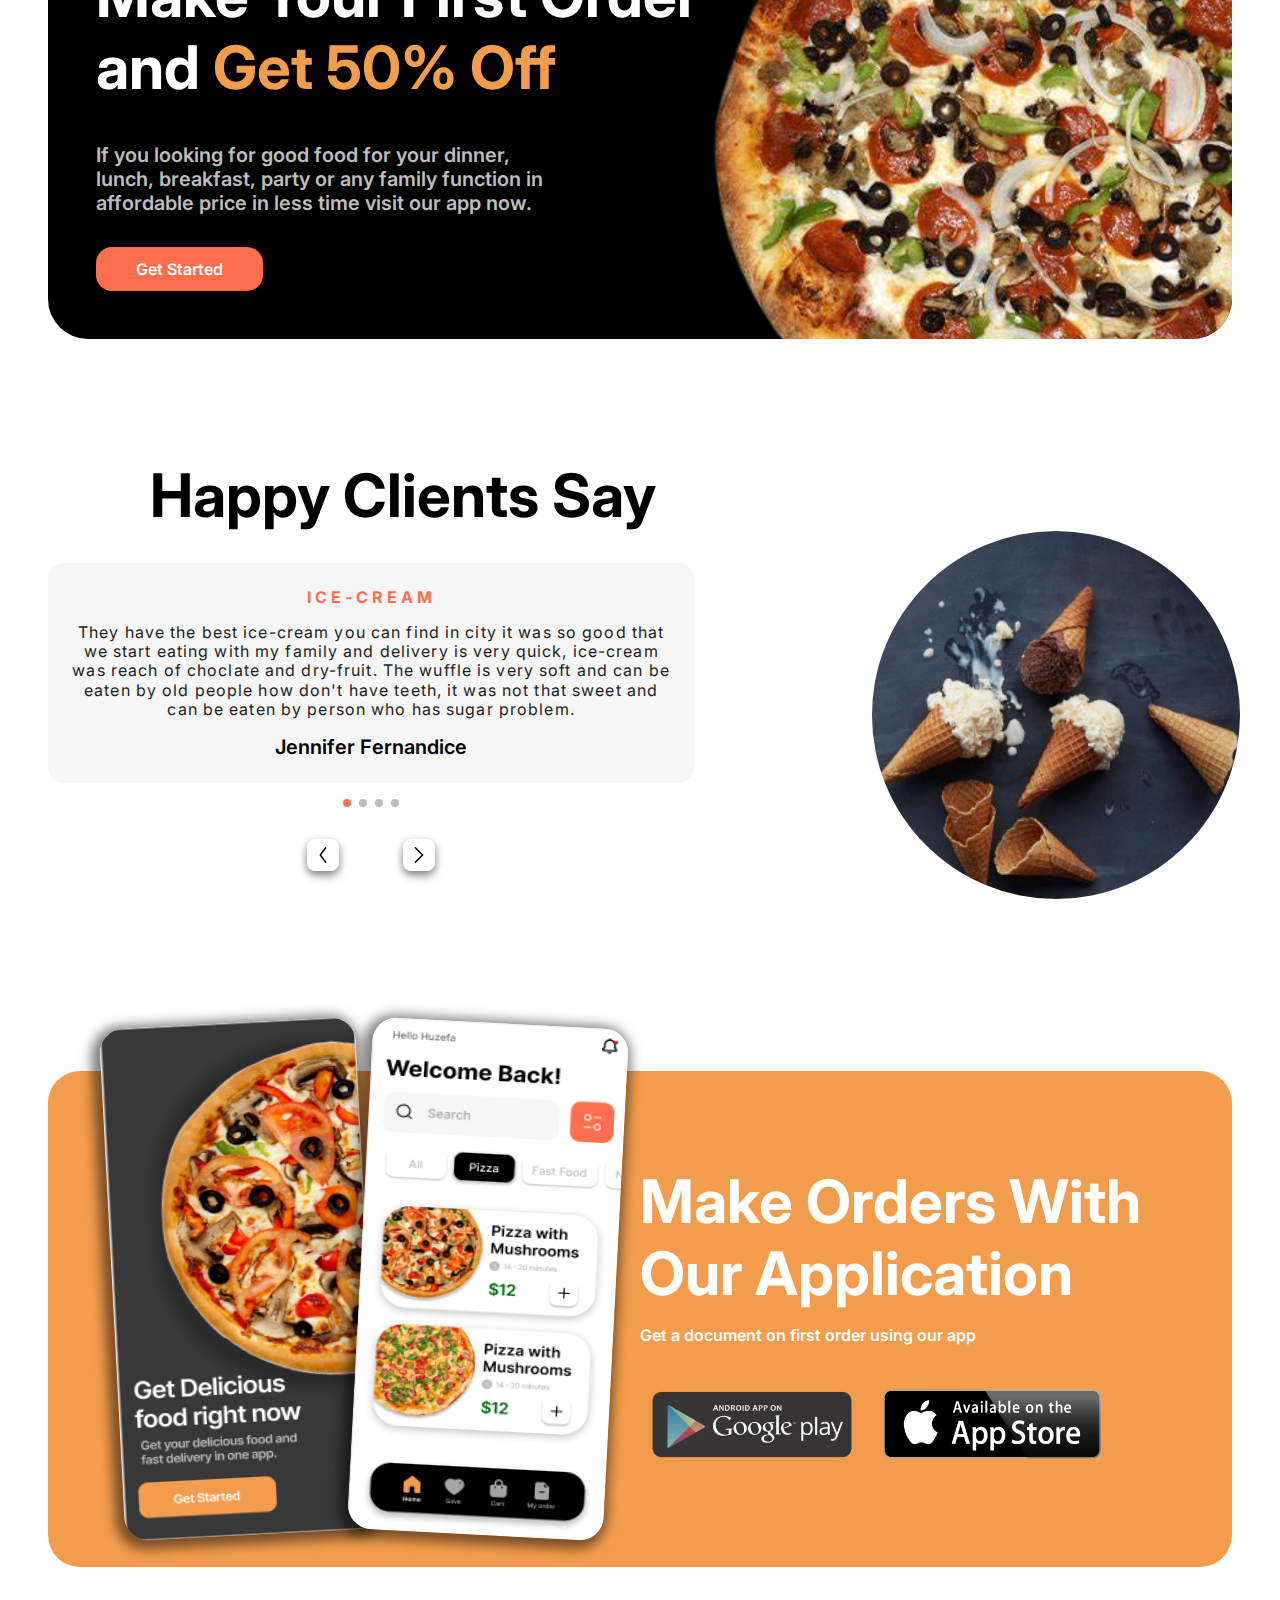
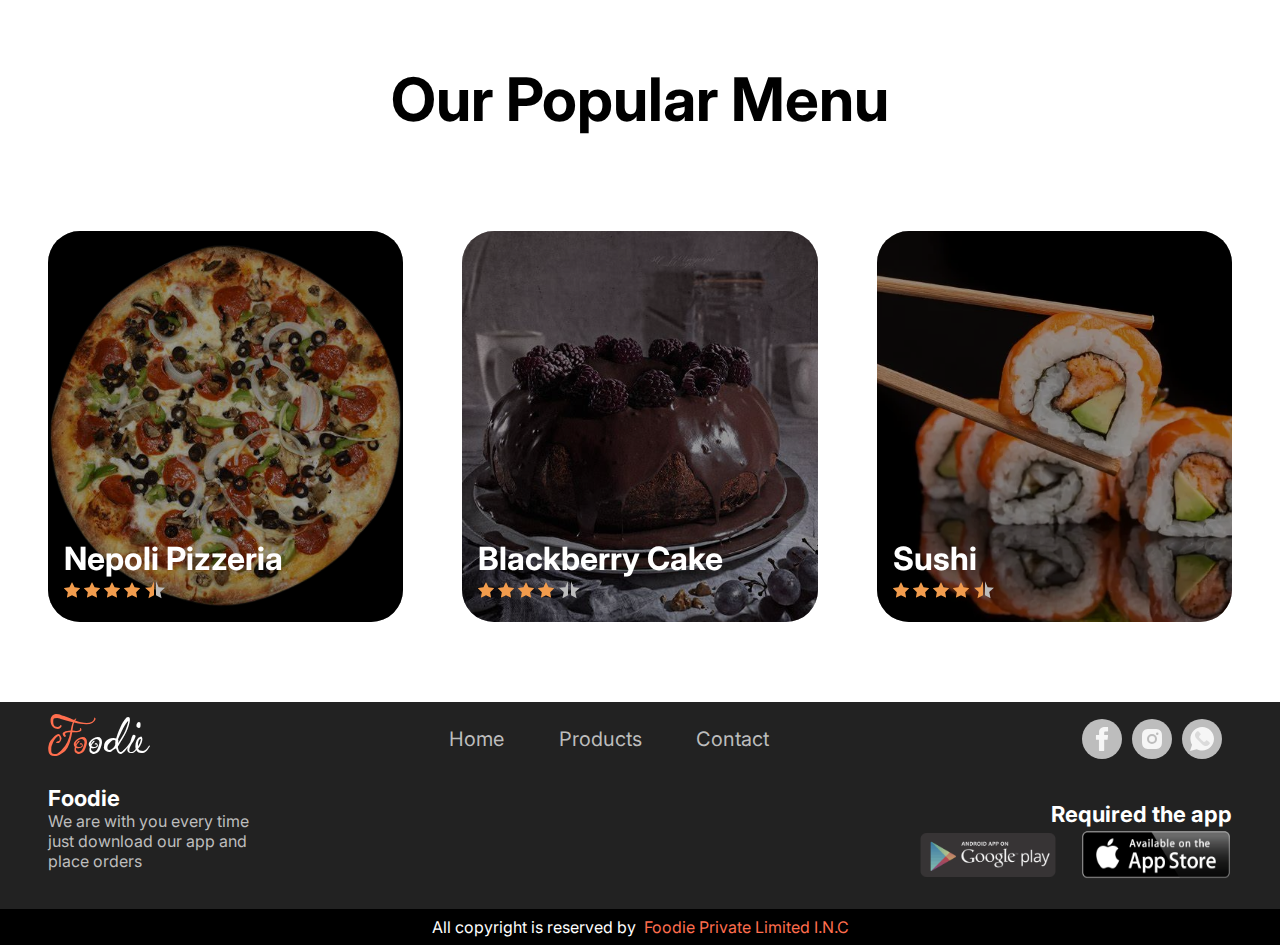
==== commit 3682fa33: "Major changes in all pages" ====
--- a/index.html
+++ b/index.html
@@ -23,7 +23,7 @@
           <ul>
             <li class="active">Home</li>
             <li><a href="./Products.html">Products</a></li>
-            <li>Owner</li>
+            <li><a href="Contact.html">Contact</a></li>
           </ul>
         </div>
         <div class="btn-div">
@@ -390,10 +390,9 @@
       <div class="heading-section">
         <div class="logo"><span>Fo</span>odie</div>
         <ul class="navLink">
-          <li>Home</li>
-          <li>Pricing</li>
-          <li>Blog</li>
-          <li>Owner</li>
+          <li><a href="./index.html">Home</a></li>
+          <li><a href="./Products.html">Products</a></li>
+          <li><a href="Contact.html">Contact</a></li>
         </ul>
         <ul class="socialLink">
           <li><img src="./img/facebook-svgrepo-com.svg" alt="" /></li>
--- a/styles/index.css
+++ b/styles/index.css
@@ -167,6 +167,11 @@
   cursor: pointer;
 }
 
+.navLink > li:hover {
+  color: var(--base-white);
+
+}
+
 
 footer>.heading-section>.socialLink {
   display: flex;
@@ -232,7 +237,7 @@
   padding-block: 0.5rem;
 }
 
-.copyright>span {
-  color: var(--primary-color);
-}
-
+.copyright>span {                               
+  color: var(--primary-color);
+}
+
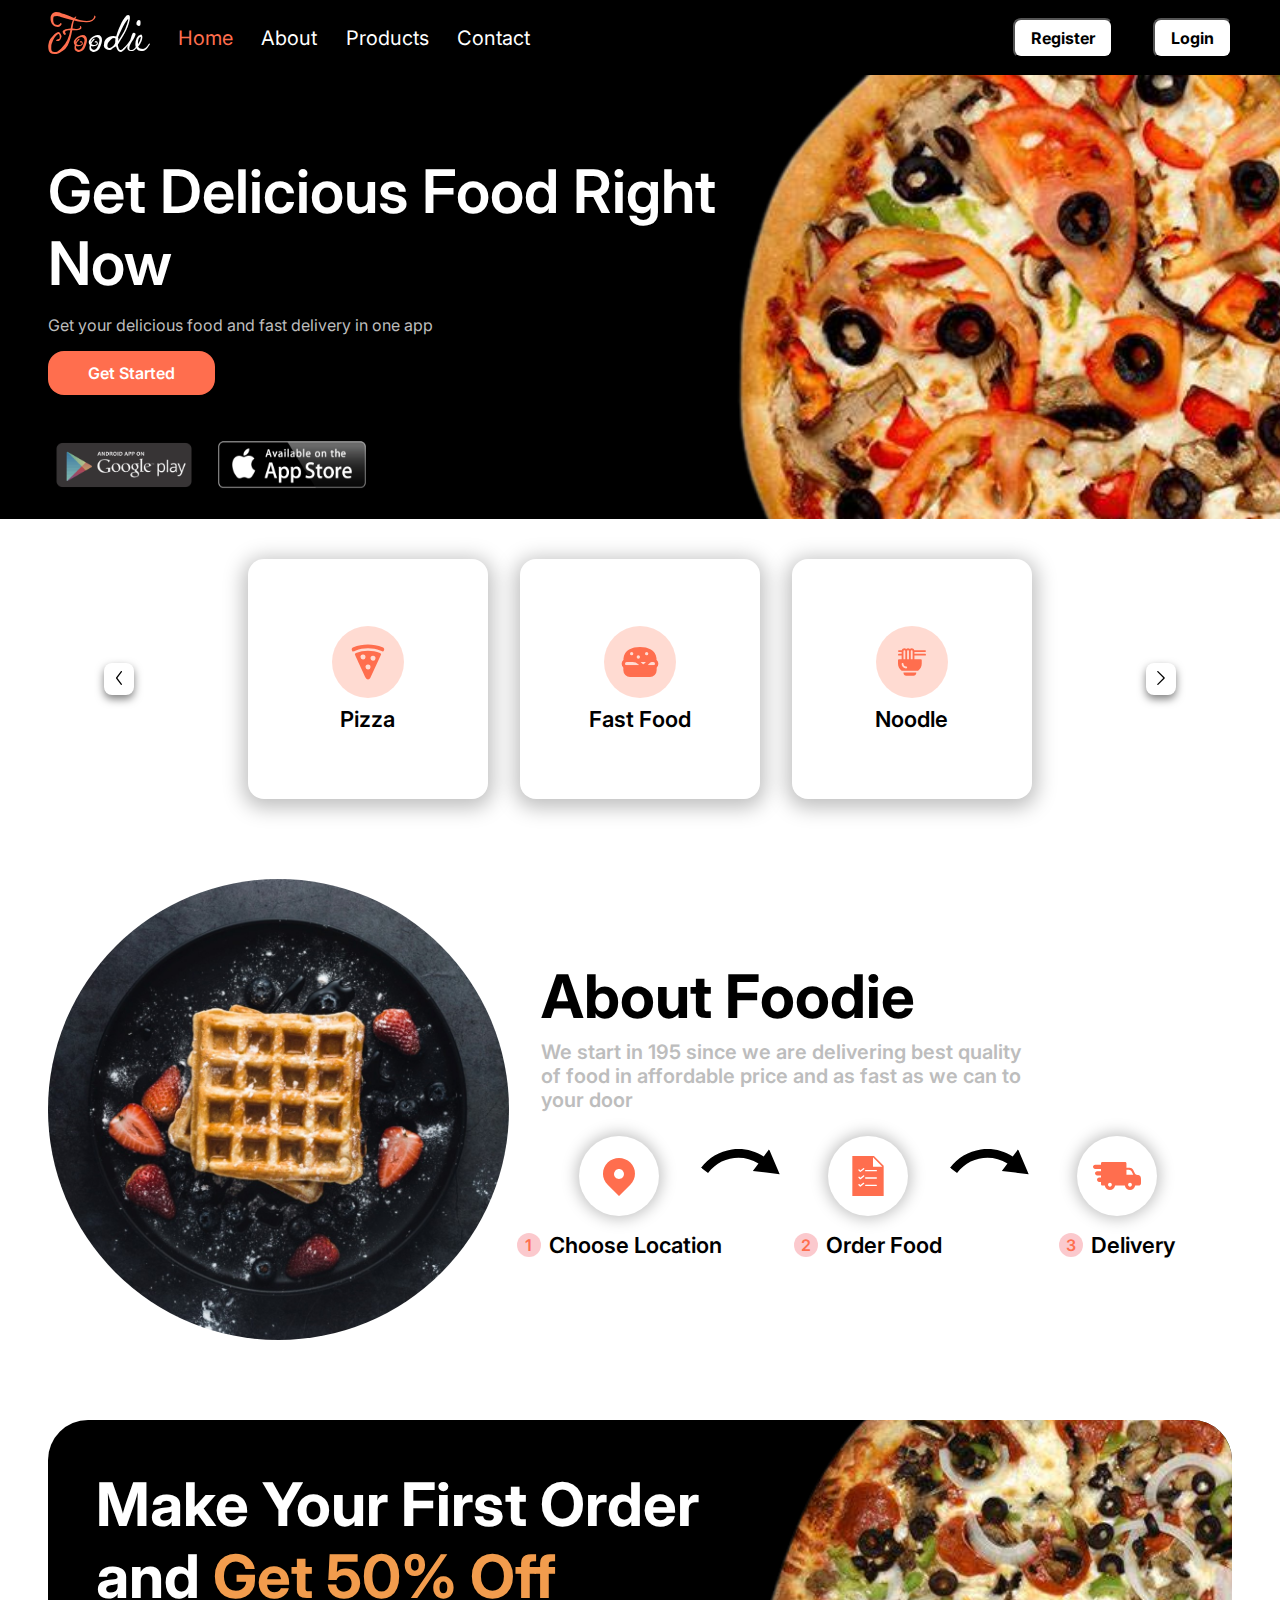
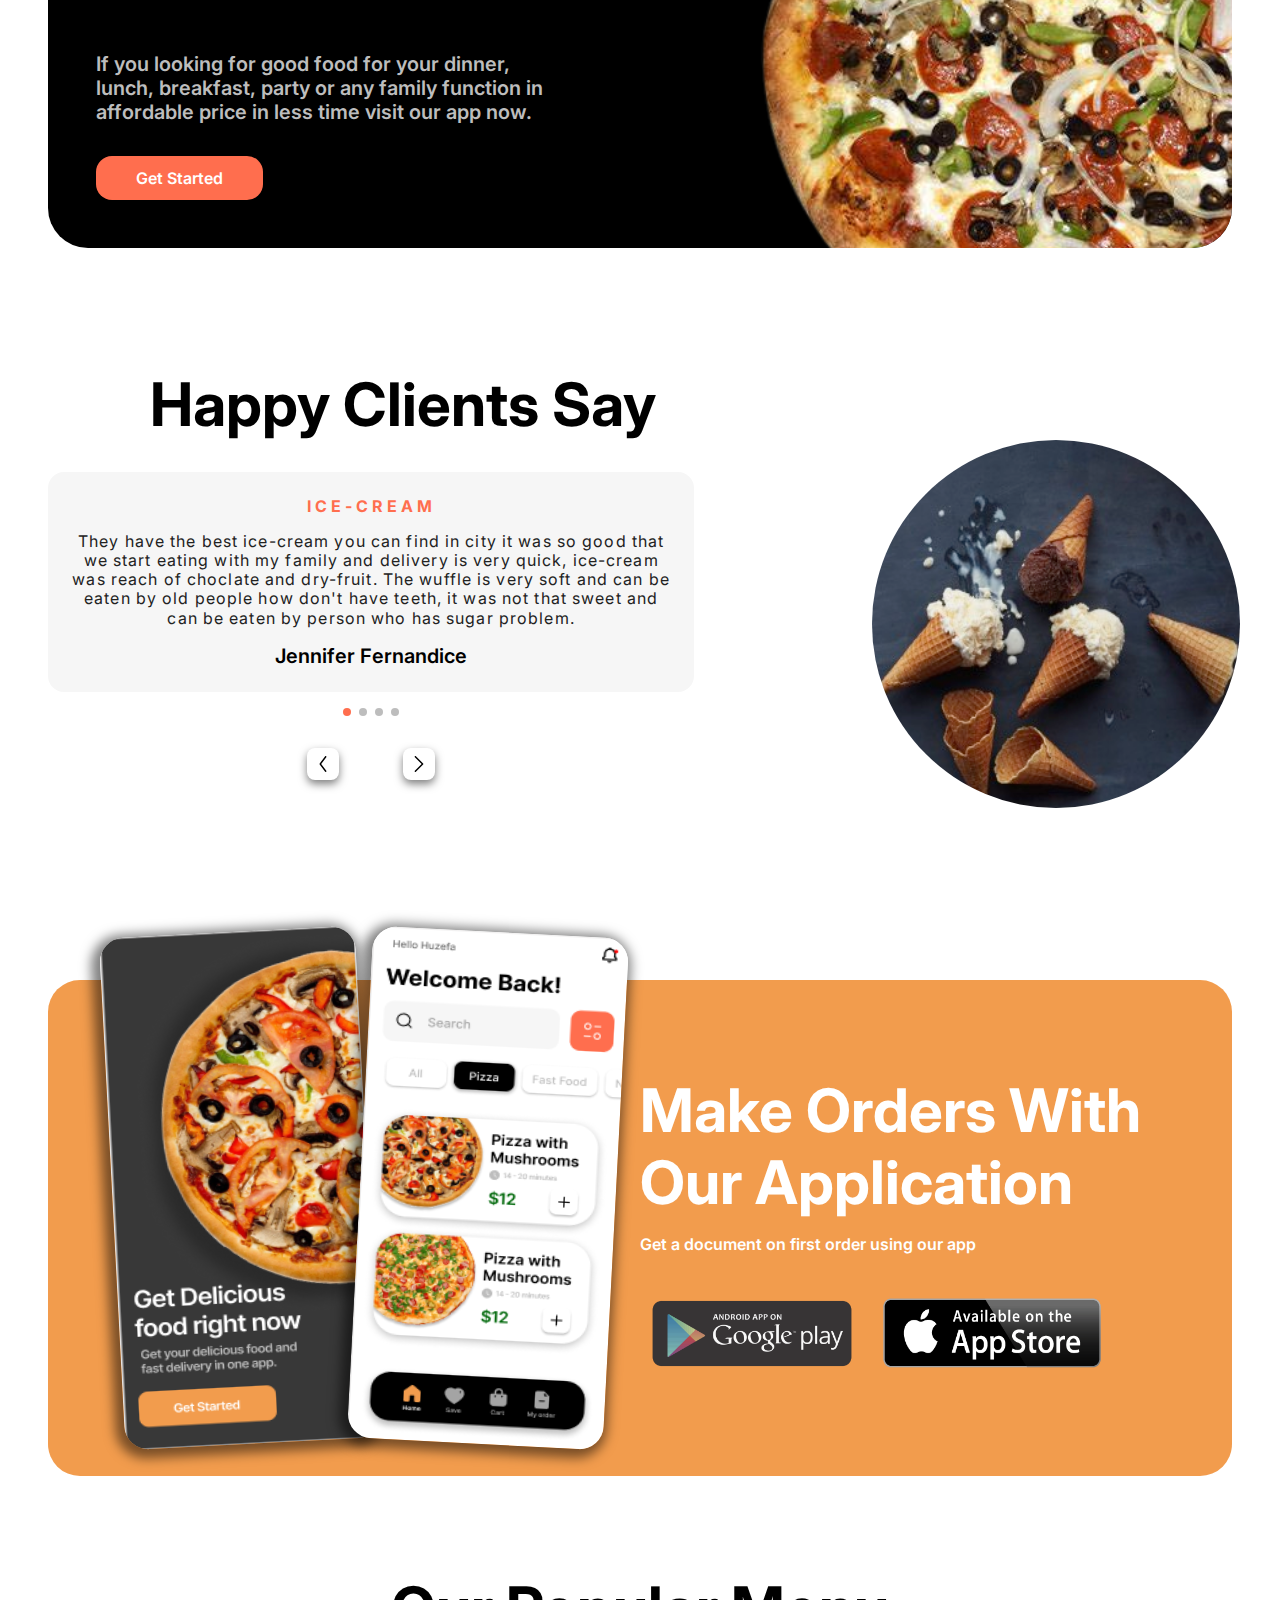
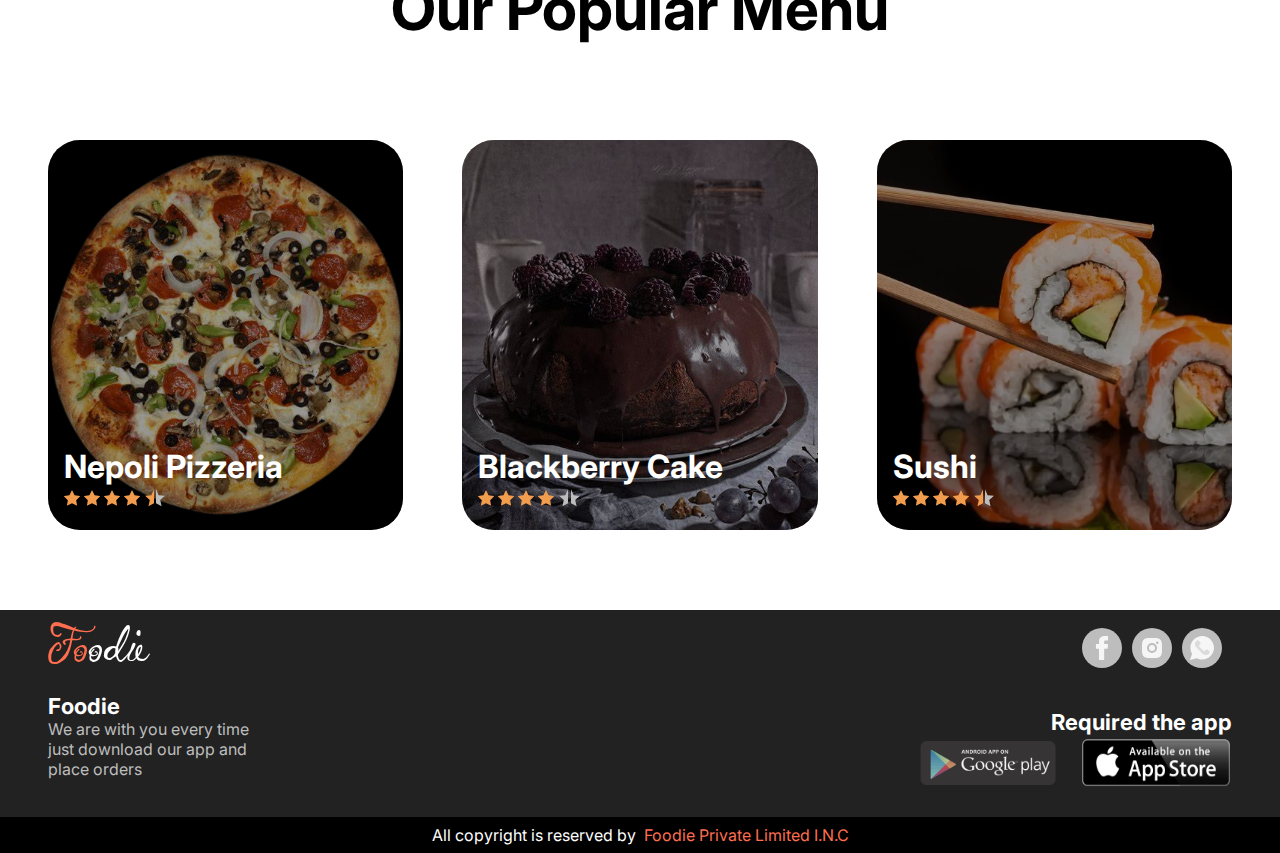
==== commit ccc9e6c2: "Changes magor" ====
--- a/index.html
+++ b/index.html
@@ -22,6 +22,7 @@
           <div class="logo"><span>Fo</span>odie</div>
           <ul>
             <li class="active">Home</li>
+             <li><a href="./About.html">About</a></li>
             <li><a href="./Products.html">Products</a></li>
             <li><a href="Contact.html">Contact</a></li>
           </ul>
@@ -389,11 +390,7 @@
     <footer>
       <div class="heading-section">
         <div class="logo"><span>Fo</span>odie</div>
-        <ul class="navLink">
-          <li><a href="./index.html">Home</a></li>
-          <li><a href="./Products.html">Products</a></li>
-          <li><a href="Contact.html">Contact</a></li>
-        </ul>
+         
         <ul class="socialLink">
           <li><img src="./img/facebook-svgrepo-com.svg" alt="" /></li>
           <li><img src="./img/instagram-fill-svgrepo-com.svg" alt="" /></li>
--- a/styles/index.css
+++ b/styles/index.css
@@ -77,7 +77,7 @@
 .nav > ul {
   display: flex;
   justify-content: space-between;
-  width: 16rem;
+  width: 22rem;
   font-size: var(--font-twozero);
 }
 .nav > ul > .active,
@@ -103,9 +103,14 @@
   height: fit-content;
   font-size: var(--font-onesix);
   font-weight: var(--font-bold);
-  border-radius: 12px;
+  border-radius: 8px;
   /* margin-right: 10rem; */
   z-index: 10;
+}
+
+nav > .btn-div > button:hover {
+  /* color: var(--secondary-color); */
+  background-color: var(--gray-two);
 }
 
 .primary {
--- a/styles/Home.css
+++ b/styles/Home.css
@@ -130,22 +130,21 @@
 }
 
 .aboutCompany>.img {
-    width: 70%;
-    height: 34.5rem;
+    aspect-ratio: 1;
+    width: 40%;
+    background: #0088ff;
     border-radius: 50%;
     overflow: hidden;
-    display: flex;
-    justify-content: center;
-    align-items: center;
-    position: relative;
 }
 
 .aboutCompany>.img>img {
-    width: 110%;
-    position: absolute;
-    top: -25%;
-}
-
+    width: 100%;
+    height: 100%;
+    object-fit: cover;
+}
+.aboutCompany>.about {
+    width: 60%;
+}
 
 .aboutCompany>.about>h1 {
     font-size: var(--font-sixfour);
@@ -222,11 +221,13 @@
     position: relative;
     overflow: hidden;
     margin-block: 5rem;
+    display: flex;
 }
 .discount > .img {
     position: absolute;
-    right: -10%;
+    right: 0%;
     top: -25%;
+    width: 40%;
 }
 .discount > .img > img{
     width: 40rem;
